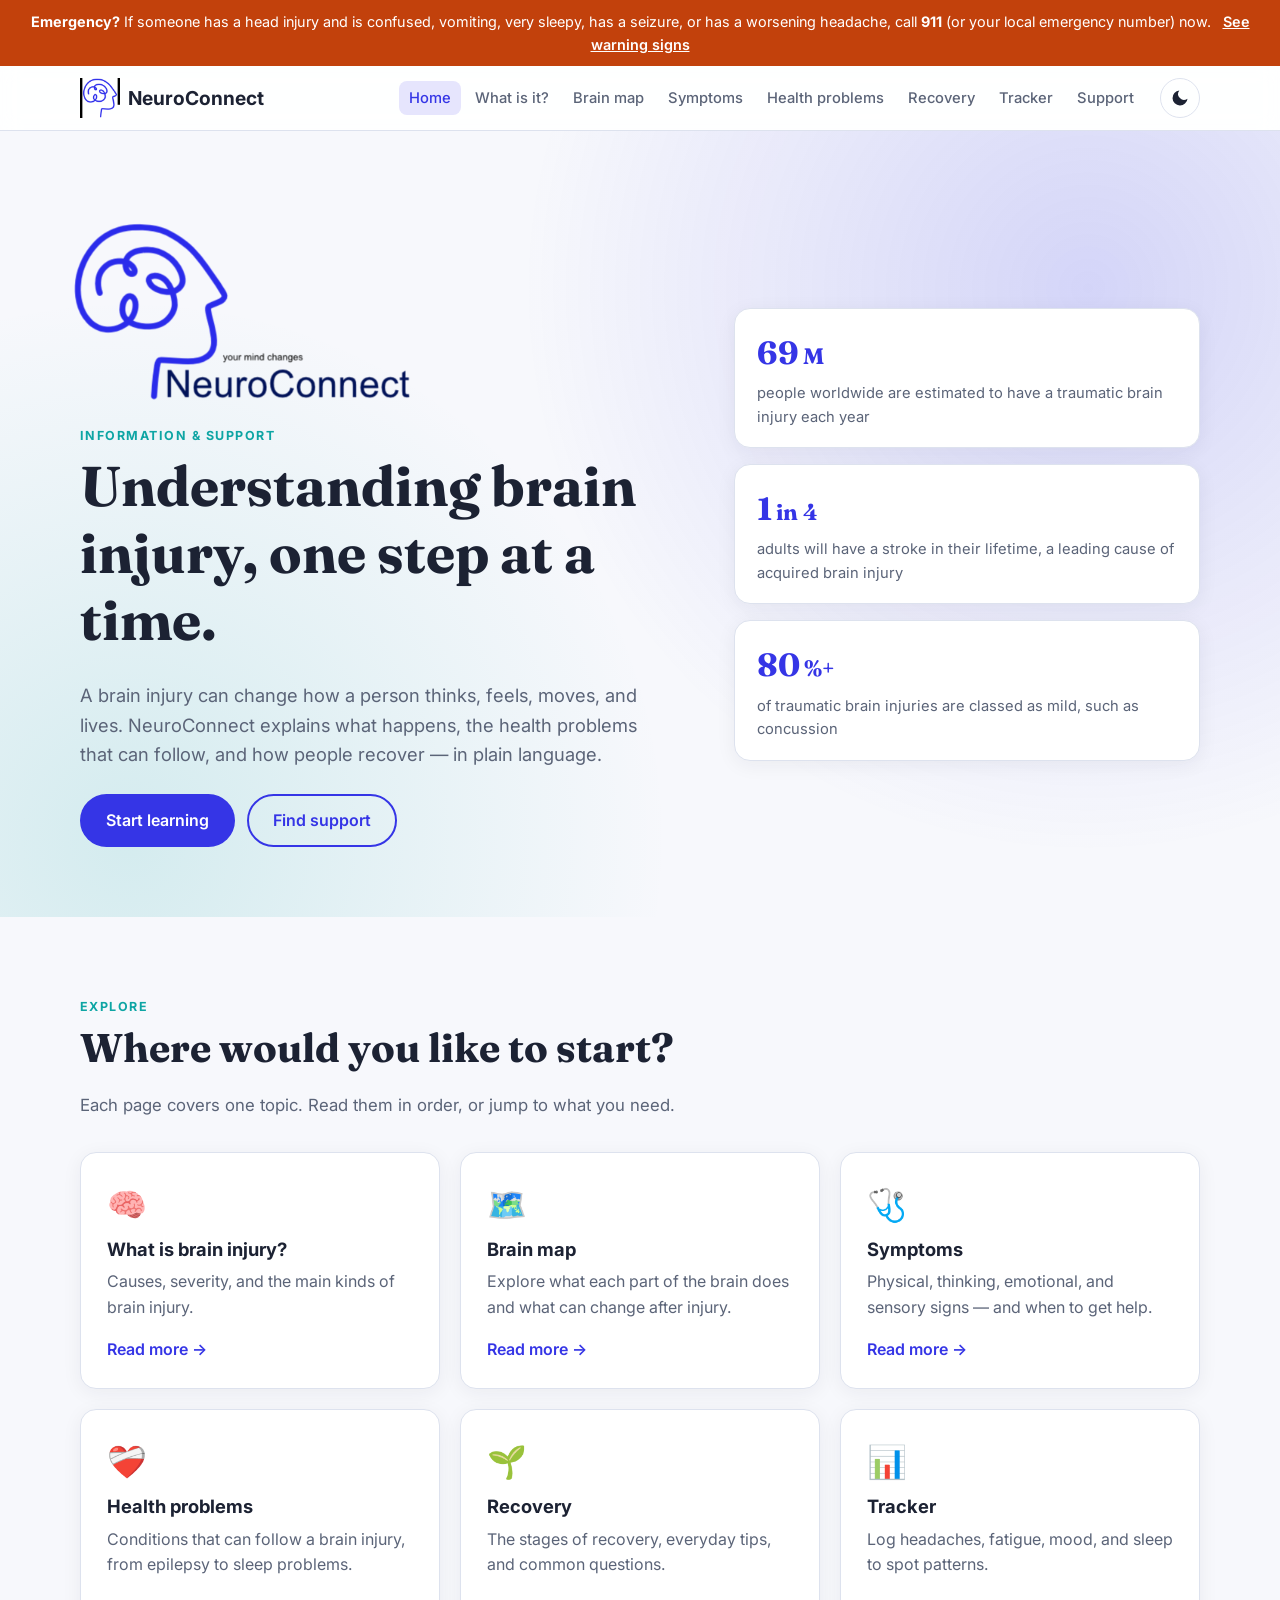
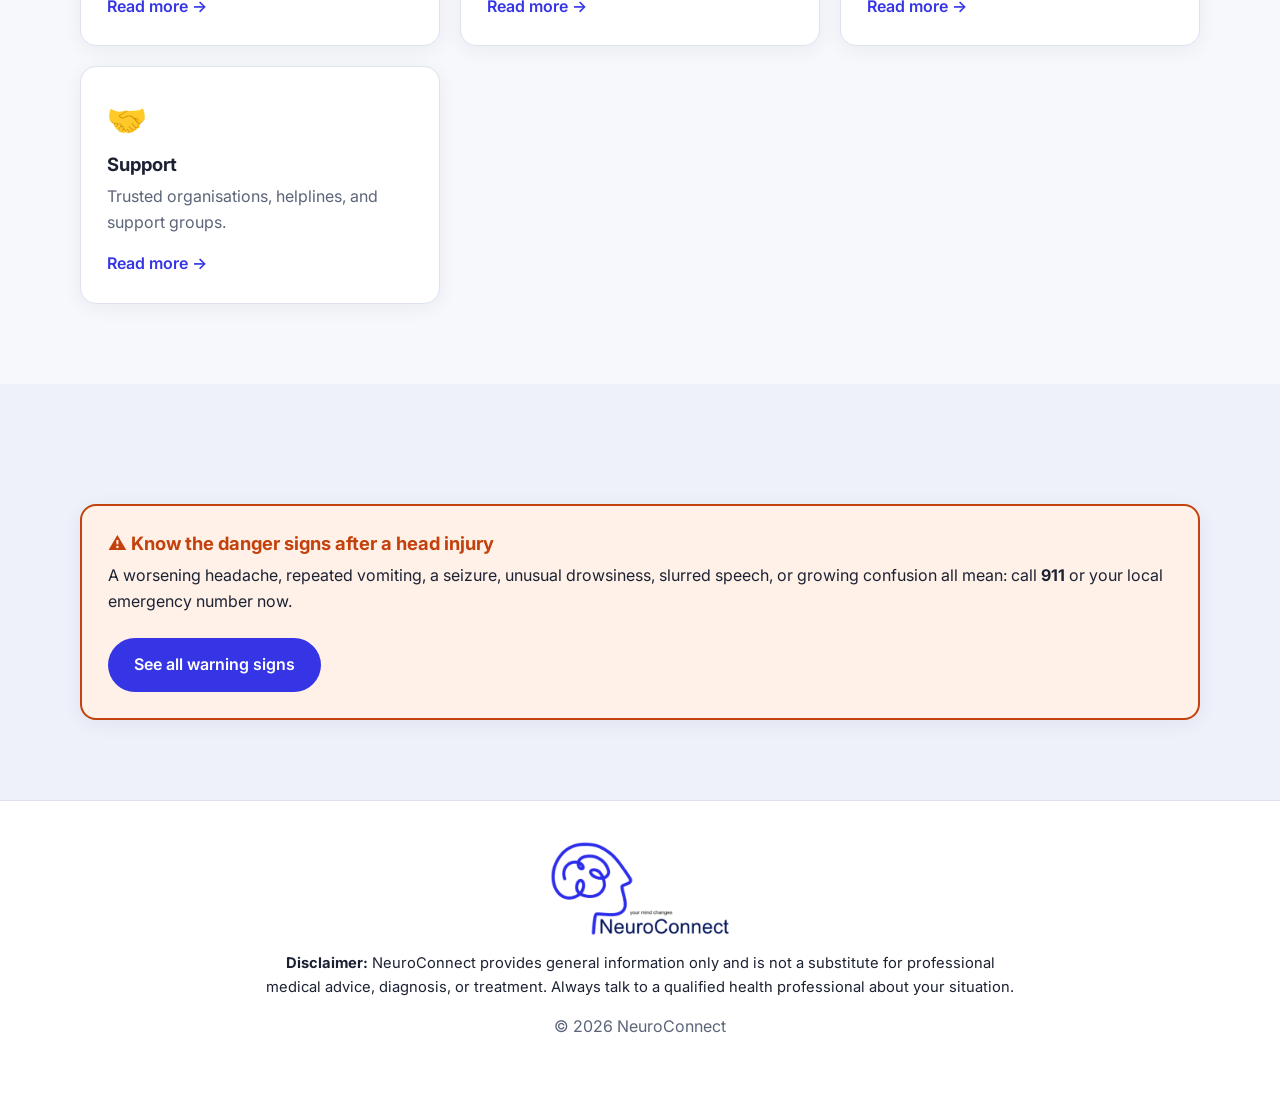
==== index.html @ c6fea346 "Add NeuroConnect brain injury information website Multi-page static site (HTML/CSS/JS) covering brai" ====
<!DOCTYPE html>
<html lang="en">
<head>
  <meta charset="UTF-8">
  <meta name="viewport" content="width=device-width, initial-scale=1.0">
  <title>NeuroConnect – Understanding Brain Injury</title>
  <meta name="description" content="NeuroConnect explains brain injury, its symptoms, related health problems, recovery, and where to find support.">
  <link rel="preconnect" href="https://fonts.googleapis.com">
  <link rel="preconnect" href="https://fonts.gstatic.com" crossorigin>
  <link href="https://fonts.googleapis.com/css2?family=Inter:wght@400;500;600;700&family=Fraunces:wght@600;700&display=swap" rel="stylesheet">
  <link rel="icon" type="image/png" href="images/icon.png">
  <link rel="apple-touch-icon" href="images/icon.png">
  <link rel="stylesheet" href="styles.css">
</head>
<body>


  <!-- Emergency banner -->
  <div class="alert-bar" role="alert">
    <strong>Emergency?</strong> If someone has a head injury and is confused, vomiting, very sleepy, has a seizure, or has a worsening headache, call <strong>911</strong> (or your local emergency number) now.
    <a href="symptoms.html#warning-signs">See warning signs</a>
  </div>


  <!-- Navigation -->
  <header class="site-header">
    <nav class="nav container">
      <a href="index.html" class="logo">
        <img src="images/icon.png" alt="" class="logo-mark logo-light" width="40" height="40">
        <img src="images/icon-dark.png" alt="" class="logo-mark logo-dark" width="40" height="40">
        NeuroConnect
      </a>
      <button class="nav-toggle" aria-expanded="false" aria-controls="nav-links" aria-label="Open menu">
        <span></span><span></span><span></span>
      </button>
      <ul class="nav-links" id="nav-links">
        <li><a href="index.html" class="active" aria-current="page">Home</a></li>
        <li><a href="about.html">What is it?</a></li>
        <li><a href="brain-map.html">Brain map</a></li>
        <li><a href="symptoms.html">Symptoms</a></li>
        <li><a href="health.html">Health problems</a></li>
        <li><a href="recovery.html">Recovery</a></li>
        <li><a href="tracker.html">Tracker</a></li>
        <li><a href="support.html">Support</a></li>
      </ul>
      <button class="theme-toggle" aria-label="Toggle dark mode" title="Toggle dark mode">
        <svg class="icon-moon" viewBox="0 0 24 24" width="20" height="20"><path d="M21 12.8A9 9 0 1 1 11.2 3a7 7 0 0 0 9.8 9.8z" fill="currentColor"/></svg>
        <svg class="icon-sun" viewBox="0 0 24 24" width="20" height="20"><circle cx="12" cy="12" r="5" fill="currentColor"/><g stroke="currentColor" stroke-width="2" stroke-linecap="round"><path d="M12 1v2M12 21v2M4.2 4.2l1.4 1.4M18.4 18.4l1.4 1.4M1 12h2M21 12h2M4.2 19.8l1.4-1.4M18.4 5.6l1.4-1.4"/></g></svg>
      </button>
    </nav>
  </header>

  <main id="top">


    <!-- Hero -->
    <section class="hero">
      <div class="container hero-grid">
        <div class="hero-text">
          <img src="images/logo.png" alt="NeuroConnect – your mind changes" class="hero-logo logo-light" width="900" height="478">
          <img src="images/logo-dark.png" alt="NeuroConnect – your mind changes" class="hero-logo logo-dark" width="900" height="478">
          <p class="eyebrow">Information &amp; support</p>
          <h1>Understanding brain injury, one step at a time.</h1>
          <p class="lead">A brain injury can change how a person thinks, feels, moves, and lives. NeuroConnect explains what happens, the health problems that can follow, and how people recover — in plain language.</p>
          <div class="hero-actions">
            <a href="about.html" class="btn btn-primary">Start learning</a>
            <a href="support.html" class="btn btn-ghost">Find support</a>
          </div>
        </div>
        <div class="hero-stats">
          <div class="stat">
            <span class="stat-num" data-count="69">0</span><span class="stat-unit">M</span>
            <p>people worldwide are estimated to have a traumatic brain injury each year</p>
          </div>
          <div class="stat">
            <span class="stat-num" data-count="1">0</span><span class="stat-unit">in 4</span>
            <p>adults will have a stroke in their lifetime, a leading cause of acquired brain injury</p>
          </div>
          <div class="stat">
            <span class="stat-num" data-count="80">0</span><span class="stat-unit">%+</span>
            <p>of traumatic brain injuries are classed as mild, such as concussion</p>
          </div>
        </div>
      </div>
    </section>

    <!-- Explore -->
    <section class="section">
      <div class="container">
        <p class="eyebrow">Explore</p>
        <h2>Where would you like to start?</h2>
        <p class="section-intro">Each page covers one topic. Read them in order, or jump to what you need.</p>
        <div class="card-grid three">
          <a class="card resource page-card" href="about.html">
            <span class="page-icon">🧠</span>
            <h3>What is brain injury?</h3>
            <p>Causes, severity, and the main kinds of brain injury.</p>
            <span class="arrow">Read more →</span>
          </a>
          <a class="card resource page-card" href="brain-map.html">
            <span class="page-icon">🗺️</span>
            <h3>Brain map</h3>
            <p>Explore what each part of the brain does and what can change after injury.</p>
            <span class="arrow">Read more →</span>
          </a>
          <a class="card resource page-card" href="symptoms.html">
            <span class="page-icon">🩺</span>
            <h3>Symptoms</h3>
            <p>Physical, thinking, emotional, and sensory signs — and when to get help.</p>
            <span class="arrow">Read more →</span>
          </a>
          <a class="card resource page-card" href="health.html">
            <span class="page-icon">❤️‍🩹</span>
            <h3>Health problems</h3>
            <p>Conditions that can follow a brain injury, from epilepsy to sleep problems.</p>
            <span class="arrow">Read more →</span>
          </a>
          <a class="card resource page-card" href="recovery.html">
            <span class="page-icon">🌱</span>
            <h3>Recovery</h3>
            <p>The stages of recovery, everyday tips, and common questions.</p>
            <span class="arrow">Read more →</span>
          </a>
          <a class="card resource page-card" href="tracker.html">
            <span class="page-icon">📊</span>
            <h3>Tracker</h3>
            <p>Log headaches, fatigue, mood, and sleep to spot patterns.</p>
            <span class="arrow">Read more →</span>
          </a>
          <a class="card resource page-card" href="support.html">
            <span class="page-icon">🤝</span>
            <h3>Support</h3>
            <p>Trusted organisations, helplines, and support groups.</p>
            <span class="arrow">Read more →</span>
          </a>
        </div>
      </div>
    </section>

    <!-- Quick warning -->
    <section class="section alt">
      <div class="container">
        <div class="warning card">
          <h3>⚠️ Know the danger signs after a head injury</h3>
          <p>A worsening headache, repeated vomiting, a seizure, unusual drowsiness, slurred speech, or growing confusion all mean: call <strong>911</strong> or your local emergency number now.</p>
          <a href="symptoms.html#warning-signs" class="btn btn-primary">See all warning signs</a>
        </div>
      </div>
    </section>


  </main>


  <footer class="site-footer">
    <div class="container">
      <img src="images/logo.png" alt="NeuroConnect" class="footer-logo logo-light" width="900" height="478">
      <img src="images/logo-dark.png" alt="NeuroConnect" class="footer-logo logo-dark" width="900" height="478">
      <p class="disclaimer"><strong>Disclaimer:</strong> NeuroConnect provides general information only and is not a substitute for professional medical advice, diagnosis, or treatment. Always talk to a qualified health professional about your situation.</p>
      <p class="muted">&copy; <span id="year"></span> NeuroConnect</p>
    </div>
  </footer>

  <button class="to-top" aria-label="Back to top">↑</button>

  <script src="script.js"></script>
</body>
</html>
---- styles.css ----
/* ===== Theme tokens ===== */
:root {
  --bg: #f7f8fc;
  --bg-alt: #eef1fa;
  --surface: #ffffff;
  --text: #1c2233;
  --muted: #5b6478;
  --border: #dde2ee;
  --primary: #3535e6;
  --primary-soft: #e6e5fd;
  --accent: #0ea5a4;
  --danger: #c2410c;
  --danger-soft: #fff1e8;
  --shadow: 0 4px 20px rgba(28, 34, 51, 0.06);
  --radius: 16px;

  --r-frontal: #818cf8;
  --r-parietal: #34d399;
  --r-temporal: #fbbf24;
  --r-occipital: #f472b6;
  --r-cerebellum: #60a5fa;
  --r-brainstem: #a78bfa;
}

:root[data-theme="dark"] {
  --bg: #0f1320;
  --bg-alt: #151a2b;
  --surface: #1b2135;
  --text: #e8ebf4;
  --muted: #a1a9bf;
  --border: #2a3150;
  --primary: #8b85ff;
  --primary-soft: #2a2a55;
  --accent: #2dd4bf;
  --danger: #fb923c;
  --danger-soft: #2d1d14;
  --shadow: 0 4px 20px rgba(0, 0, 0, 0.3);
}

/* ===== Base ===== */
*, *::before, *::after { box-sizing: border-box; }
html { scroll-behavior: smooth; scroll-padding-top: 80px; }
body {
  margin: 0;
  font-family: "Inter", system-ui, -apple-system, Segoe UI, sans-serif;
  background: var(--bg);
  color: var(--text);
  line-height: 1.6;
  transition: background 0.3s, color 0.3s;
}
h1, h2, h3 { line-height: 1.2; margin: 0 0 0.5em; }
h1, h2 { font-family: "Fraunces", Georgia, serif; }
h1 { font-size: clamp(2.2rem, 5vw, 3.5rem); }
h2 { font-size: clamp(1.8rem, 3.5vw, 2.5rem); }
h3 { font-size: 1.15rem; }
p { margin: 0 0 1em; }
a { color: var(--primary); }
img, svg { max-width: 100%; }

.container { width: min(1120px, 100% - 32px); margin-inline: auto; }
.narrow { width: min(760px, 100% - 32px); }
.section { padding: 80px 0; }
.section.alt { background: var(--bg-alt); }
.eyebrow {
  text-transform: uppercase; letter-spacing: 0.12em;
  font-size: 0.78rem; font-weight: 700; color: var(--accent); margin-bottom: 0.5em;
}
.section-intro { color: var(--muted); max-width: 680px; font-size: 1.05rem; margin-bottom: 2em; }
.muted { color: var(--muted); }
.sub-heading { margin-top: 3rem; }

/* ===== Alert bar ===== */
.alert-bar {
  background: var(--danger); color: #fff; text-align: center;
  padding: 10px 16px; font-size: 0.9rem;
}
.alert-bar a { color: #fff; font-weight: 600; margin-left: 8px; }

/* ===== Header / Nav ===== */
.site-header {
  position: sticky; top: 0; z-index: 50;
  background: color-mix(in srgb, var(--surface) 88%, transparent);
  backdrop-filter: blur(10px);
  border-bottom: 1px solid var(--border);
}
.nav { display: flex; align-items: center; gap: 16px; height: 64px; }
.logo {
  display: flex; align-items: center; gap: 8px;
  font-weight: 700; font-size: 1.2rem; text-decoration: none; color: var(--text);
}
.logo-mark { width: 40px; height: 40px; display: block; }
.nav-links { display: flex; gap: 4px; list-style: none; margin: 0 0 0 auto; padding: 0; }
.nav-links a {
  text-decoration: none; color: var(--muted); font-weight: 500; font-size: 0.92rem;
  padding: 8px 10px; border-radius: 8px; transition: 0.2s;
}
.nav-links a:hover, .nav-links a.active { color: var(--primary); background: var(--primary-soft); }
.theme-toggle {
  background: none; border: 1px solid var(--border); color: var(--text);
  width: 40px; height: 40px; border-radius: 50%; cursor: pointer;
  display: grid; place-items: center;
}
.icon-sun { display: none; }
[data-theme="dark"] .icon-sun { display: block; }
[data-theme="dark"] .icon-moon { display: none; }
.nav-toggle { display: none; }

/* ===== Buttons ===== */
.btn {
  display: inline-block; padding: 12px 24px; border-radius: 999px;
  font-weight: 600; text-decoration: none; border: 2px solid transparent;
  cursor: pointer; font-size: 1rem; font-family: inherit; transition: 0.2s;
}
.btn-primary { background: var(--primary); color: #fff; }
.btn-primary:hover { filter: brightness(1.1); transform: translateY(-1px); }
.btn-ghost { border-color: var(--primary); color: var(--primary); }
.btn-ghost:hover { background: var(--primary-soft); }
.btn-link { background: none; border: none; color: var(--danger); cursor: pointer; font: inherit; font-size: 0.9rem; }

/* ===== Hero ===== */
.hero {
  padding: 90px 0 70px;
  background:
    radial-gradient(circle at 85% 20%, color-mix(in srgb, var(--primary) 18%, transparent), transparent 45%),
    radial-gradient(circle at 10% 90%, color-mix(in srgb, var(--accent) 15%, transparent), transparent 40%);
}
.hero-grid { display: grid; grid-template-columns: 1.3fr 1fr; gap: 48px; align-items: center; }
.lead { font-size: 1.15rem; color: var(--muted); max-width: 560px; }
.hero-actions { display: flex; gap: 12px; flex-wrap: wrap; margin-top: 1.5em; }
.hero-stats { display: grid; gap: 16px; }
.stat {
  background: var(--surface); border: 1px solid var(--border);
  border-radius: var(--radius); padding: 18px 22px; box-shadow: var(--shadow);
}
.stat-num, .stat-unit { font-family: "Fraunces", serif; font-size: 2rem; font-weight: 700; color: var(--primary); }
.stat-unit { margin-left: 4px; font-size: 1.4rem; }
.stat p { margin: 4px 0 0; color: var(--muted); font-size: 0.92rem; }

/* ===== Cards ===== */
.card-grid { display: grid; gap: 20px; }
.card-grid.two { grid-template-columns: repeat(2, 1fr); }
.card-grid.three { grid-template-columns: repeat(3, 1fr); }
.card-grid.four { grid-template-columns: repeat(4, 1fr); }
.card {
  background: var(--surface); border: 1px solid var(--border);
  border-radius: var(--radius); padding: 26px; box-shadow: var(--shadow);
}
.card-icon { font-size: 2rem; margin-bottom: 8px; }
.check-list { padding: 0; list-style: none; margin: 0; }
.check-list li { padding-left: 26px; position: relative; margin: 6px 0; }
.check-list li::before {
  content: "✓"; position: absolute; left: 0; color: var(--accent); font-weight: 700;
}
.health-card { border-top: 4px solid var(--accent); transition: transform 0.2s; }
.health-card:hover { transform: translateY(-4px); }
.health-card p { color: var(--muted); margin: 0; }

/* Severity */
.severity { margin-top: 40px; }
.severity-scale { display: grid; grid-template-columns: repeat(3, 1fr); gap: 0; border-radius: var(--radius); overflow: hidden; }
.sev { padding: 20px; color: #1c2233; }
.sev strong { display: block; font-size: 1.1rem; margin-bottom: 4px; }
.sev span { font-size: 0.92rem; }
.sev-mild { background: #bbf7d0; }
.sev-moderate { background: #fde68a; }
.sev-severe { background: #fecaca; }

/* Flip cards */
.flip-card {
  background: none; border: none; padding: 0; perspective: 1000px;
  height: 200px; cursor: pointer; font: inherit; color: inherit; text-align: left;
}
.flip-inner {
  position: relative; width: 100%; height: 100%;
  transition: transform 0.6s; transform-style: preserve-3d;
}
.flip-card.flipped .flip-inner { transform: rotateY(180deg); }
.flip-front, .flip-back {
  position: absolute; inset: 0; backface-visibility: hidden;
  border-radius: var(--radius); padding: 24px;
  display: flex; flex-direction: column; justify-content: center;
  border: 1px solid var(--border); box-shadow: var(--shadow);
}
.flip-front { background: var(--surface); }
.flip-front p { color: var(--muted); margin: 0; }
.flip-front::after { content: "Tap to flip ↻"; font-size: 0.8rem; color: var(--primary); margin-top: 12px; }
.flip-back {
  background: var(--primary); color: #fff; transform: rotateY(180deg); font-size: 0.95rem;
}
.flip-back p { margin: 0; }

/* ===== Brain map ===== */
.brain-layout { display: grid; grid-template-columns: 1.2fr 1fr; gap: 32px; align-items: start; }
.brain-figure { background: var(--surface); border: 1px solid var(--border); border-radius: var(--radius); padding: 20px; box-shadow: var(--shadow); }
.brain-svg { width: 100%; height: auto; display: block; }
.region {
  stroke: var(--surface); stroke-width: 3; cursor: pointer;
  transition: opacity 0.2s, transform 0.2s; opacity: 0.85; outline: none;
}
.region[data-region="frontal"] { fill: var(--r-frontal); }
.region[data-region="parietal"] { fill: var(--r-parietal); }
.region[data-region="temporal"] { fill: var(--r-temporal); }
.region[data-region="occipital"] { fill: var(--r-occipital); }
.region[data-region="cerebellum"] { fill: var(--r-cerebellum); }
.region[data-region="brainstem"] { fill: var(--r-brainstem); }
.region:hover, .region:focus-visible { opacity: 1; }
.brain-svg.has-active .region { opacity: 0.35; }
.brain-svg.has-active .region.active { opacity: 1; stroke: var(--text); }
.brain-legend { display: flex; flex-wrap: wrap; gap: 8px; margin-top: 16px; justify-content: center; }
.brain-legend button {
  border: 1px solid var(--border); background: var(--bg); color: var(--text);
  padding: 6px 12px; border-radius: 999px; cursor: pointer; font: inherit; font-size: 0.85rem;
  display: flex; align-items: center; gap: 6px;
}
.brain-legend button::before { content: ""; width: 10px; height: 10px; border-radius: 50%; background: var(--dot); }
.brain-legend button.active { border-color: var(--primary); background: var(--primary-soft); }
.brain-info h3 { font-size: 1.4rem; }
.brain-info h4 { margin: 1em 0 0.4em; font-size: 0.95rem; color: var(--accent); }
.brain-info ul { margin: 0; padding-left: 20px; }

/* ===== Tabs ===== */
.tabs { display: flex; gap: 8px; flex-wrap: wrap; margin-bottom: 20px; }
.tab {
  border: 1px solid var(--border); background: var(--surface); color: var(--text);
  padding: 10px 20px; border-radius: 999px; cursor: pointer; font: inherit; font-weight: 500;
}
.tab.active { background: var(--primary); color: #fff; border-color: var(--primary); }
.tab-panel { animation: fade 0.3s; }
@keyframes fade { from { opacity: 0; transform: translateY(6px); } to { opacity: 1; transform: none; } }
.pill-list { display: flex; flex-wrap: wrap; gap: 10px; list-style: none; padding: 0; margin: 0; }
.pill-list li {
  background: var(--surface); border: 1px solid var(--border);
  padding: 10px 16px; border-radius: 12px; box-shadow: var(--shadow);
}

/* Warning */
.warning { margin-top: 40px; background: var(--danger-soft); border: 2px solid var(--danger); }
.warning h3 { color: var(--danger); }
.warning-grid { display: grid; grid-template-columns: 1fr 1fr; gap: 0 24px; }
.warning ul { margin: 0; padding-left: 20px; }
.warning li { margin: 6px 0; }
.warning-cta { margin: 16px 0 0; font-size: 1.1rem; }

/* ===== Timeline ===== */
.timeline { list-style: none; padding: 0; margin: 0; position: relative; }
.timeline::before {
  content: ""; position: absolute; left: 21px; top: 10px; bottom: 10px;
  width: 2px; background: var(--border);
}
.timeline li { display: flex; gap: 20px; margin-bottom: 28px; position: relative; }
.tl-dot {
  flex: none; width: 44px; height: 44px; border-radius: 50%;
  background: var(--primary); color: #fff; display: grid; place-items: center; font-weight: 700;
}
.timeline p { color: var(--muted); margin: 0; }

.tip {
  background: var(--surface); border: 1px solid var(--border);
  border-radius: var(--radius); padding: 20px; text-align: center;
}
.tip span { font-size: 1.8rem; }
.tip p { margin: 8px 0 0; font-size: 0.93rem; }

/* ===== Tracker ===== */
.tracker-layout { display: grid; grid-template-columns: 1fr 1.2fr; gap: 24px; align-items: start; }
.tracker-form { display: grid; gap: 16px; }
.tracker-form label { display: grid; gap: 6px; font-weight: 500; font-size: 0.95rem; }
.tracker-form label output { font-weight: 700; color: var(--primary); }
.tracker-form label:has(output) { grid-template-columns: 1fr auto; }
.tracker-form label:has(output) input { grid-column: 1 / -1; }
.tracker-form input[type="date"],
.tracker-form input[type="number"],
.tracker-form textarea {
  font: inherit; padding: 10px 12px; border-radius: 10px;
  border: 1px solid var(--border); background: var(--bg); color: var(--text);
}
.tracker-form input[type="range"] { accent-color: var(--primary); width: 100%; }
.log-head { display: flex; justify-content: space-between; align-items: center; }
.log-list { list-style: none; padding: 0; margin: 0; display: grid; gap: 10px; max-height: 420px; overflow-y: auto; }
.log-list li {
  border: 1px solid var(--border); border-radius: 12px; padding: 12px 14px; background: var(--bg);
  display: grid; grid-template-columns: 1fr auto; gap: 4px 12px;
}
.log-date { font-weight: 600; }
.log-meta { display: flex; flex-wrap: wrap; gap: 6px; grid-column: 1 / -1; }
.log-meta span { font-size: 0.8rem; padding: 2px 8px; border-radius: 999px; background: var(--primary-soft); }
.log-notes { grid-column: 1 / -1; color: var(--muted); font-size: 0.88rem; margin: 0; }
.log-del { background: none; border: none; color: var(--muted); cursor: pointer; font-size: 1.1rem; }
.log-del:hover { color: var(--danger); }

/* ===== FAQ ===== */
.accordion { display: grid; gap: 12px; }
.accordion details {
  background: var(--surface); border: 1px solid var(--border);
  border-radius: 12px; padding: 0 20px;
}
.accordion summary {
  cursor: pointer; padding: 18px 0; font-weight: 600; list-style: none;
  display: flex; justify-content: space-between; align-items: center; gap: 12px;
}
.accordion summary::-webkit-details-marker { display: none; }
.accordion summary::after { content: "+"; font-size: 1.4rem; color: var(--primary); transition: transform 0.2s; }
.accordion details[open] summary::after { transform: rotate(45deg); }
.accordion details p { color: var(--muted); padding-bottom: 18px; margin: 0; }

/* ===== Resources ===== */
.resource { text-decoration: none; color: var(--text); transition: transform 0.2s, border-color 0.2s; }
.resource:hover { transform: translateY(-4px); border-color: var(--primary); }
.resource p { color: var(--muted); }
.arrow { color: var(--primary); font-weight: 600; }

/* ===== Footer ===== */
.site-footer { background: var(--surface); border-top: 1px solid var(--border); padding: 40px 0; text-align: center; }
.disclaimer { max-width: 760px; margin: 0 auto 1em; font-size: 0.92rem; }

.to-top {
  position: fixed; right: 20px; bottom: 20px; width: 48px; height: 48px;
  border-radius: 50%; border: none; background: var(--primary); color: #fff;
  font-size: 1.3rem; cursor: pointer; box-shadow: var(--shadow);
  opacity: 0; pointer-events: none; transition: opacity 0.3s;
}
.to-top.show { opacity: 1; pointer-events: auto; }

/* Reveal on scroll */
.reveal { opacity: 0; transform: translateY(20px); transition: opacity 0.6s, transform 0.6s; }
.reveal.visible { opacity: 1; transform: none; }

/* ===== Responsive ===== */
@media (max-width: 960px) {
  .card-grid.three { grid-template-columns: repeat(2, 1fr); }
  .card-grid.four { grid-template-columns: repeat(2, 1fr); }
  .hero-grid, .brain-layout, .tracker-layout { grid-template-columns: 1fr; }

  .nav-toggle {
    display: flex; flex-direction: column; gap: 5px; margin-left: auto;
    background: none; border: none; cursor: pointer; padding: 8px;
  }
  .nav-toggle span { width: 22px; height: 2px; background: var(--text); transition: 0.3s; }
  .nav-toggle[aria-expanded="true"] span:nth-child(1) { transform: translateY(7px) rotate(45deg); }
  .nav-toggle[aria-expanded="true"] span:nth-child(2) { opacity: 0; }
  .nav-toggle[aria-expanded="true"] span:nth-child(3) { transform: translateY(-7px) rotate(-45deg); }
  .nav-links {
    position: absolute; top: 64px; left: 0; right: 0; flex-direction: column;
    background: var(--surface); border-bottom: 1px solid var(--border);
    padding: 12px 16px; display: none;
  }
  .nav-links.open { display: flex; }
}

@media (max-width: 600px) {
  .section { padding: 56px 0; }
  .card-grid.two, .card-grid.three, .severity-scale, .warning-grid { grid-template-columns: 1fr; }
  .card-grid.four { grid-template-columns: 1fr 1fr; }
  .hero { padding: 56px 0 48px; }
}

@media (prefers-reduced-motion: reduce) {
  html { scroll-behavior: auto; }
  *, *::before, *::after { transition: none !important; animation: none !important; }
  .reveal { opacity: 1; transform: none; }
}

/* ===== Logo ===== */
.hero-logo { display: block; width: min(340px, 80%); height: auto; margin: 0 0 24px -8px; }
.footer-logo { display: block; width: 180px; height: auto; margin: 0 auto 16px; }
.logo-dark { display: none; }
[data-theme="dark"] .logo-light { display: none; }
[data-theme="dark"] .logo-dark { display: block; }

/* ===== Multi-page ===== */
.page-card { display: flex; flex-direction: column; }
.page-card p { flex: 1; }
.page-icon { font-size: 2rem; margin-bottom: 8px; }
.warning .btn { margin-top: 8px; }

.pager {
  display: grid; grid-template-columns: 1fr 1fr; gap: 16px;
  padding: 0 0 64px; margin-top: 8px;
}
.pager a {
  display: flex; flex-direction: column; gap: 2px;
  background: var(--surface); border: 1px solid var(--border); border-radius: var(--radius);
  padding: 16px 20px; text-decoration: none; color: var(--text); font-weight: 600;
  box-shadow: var(--shadow); transition: border-color 0.2s, transform 0.2s;
}
.pager a:hover { border-color: var(--primary); transform: translateY(-2px); }
.pager a span { font-size: 0.82rem; font-weight: 500; color: var(--primary); }
.pager-next { text-align: right; grid-column: 2; }
.section + .pager { padding-top: 0; }
.section.alt + .pager { padding-top: 32px; }
@media (max-width: 600px) {
  .pager { grid-template-columns: 1fr; }
  .pager-next { grid-column: 1; }
}
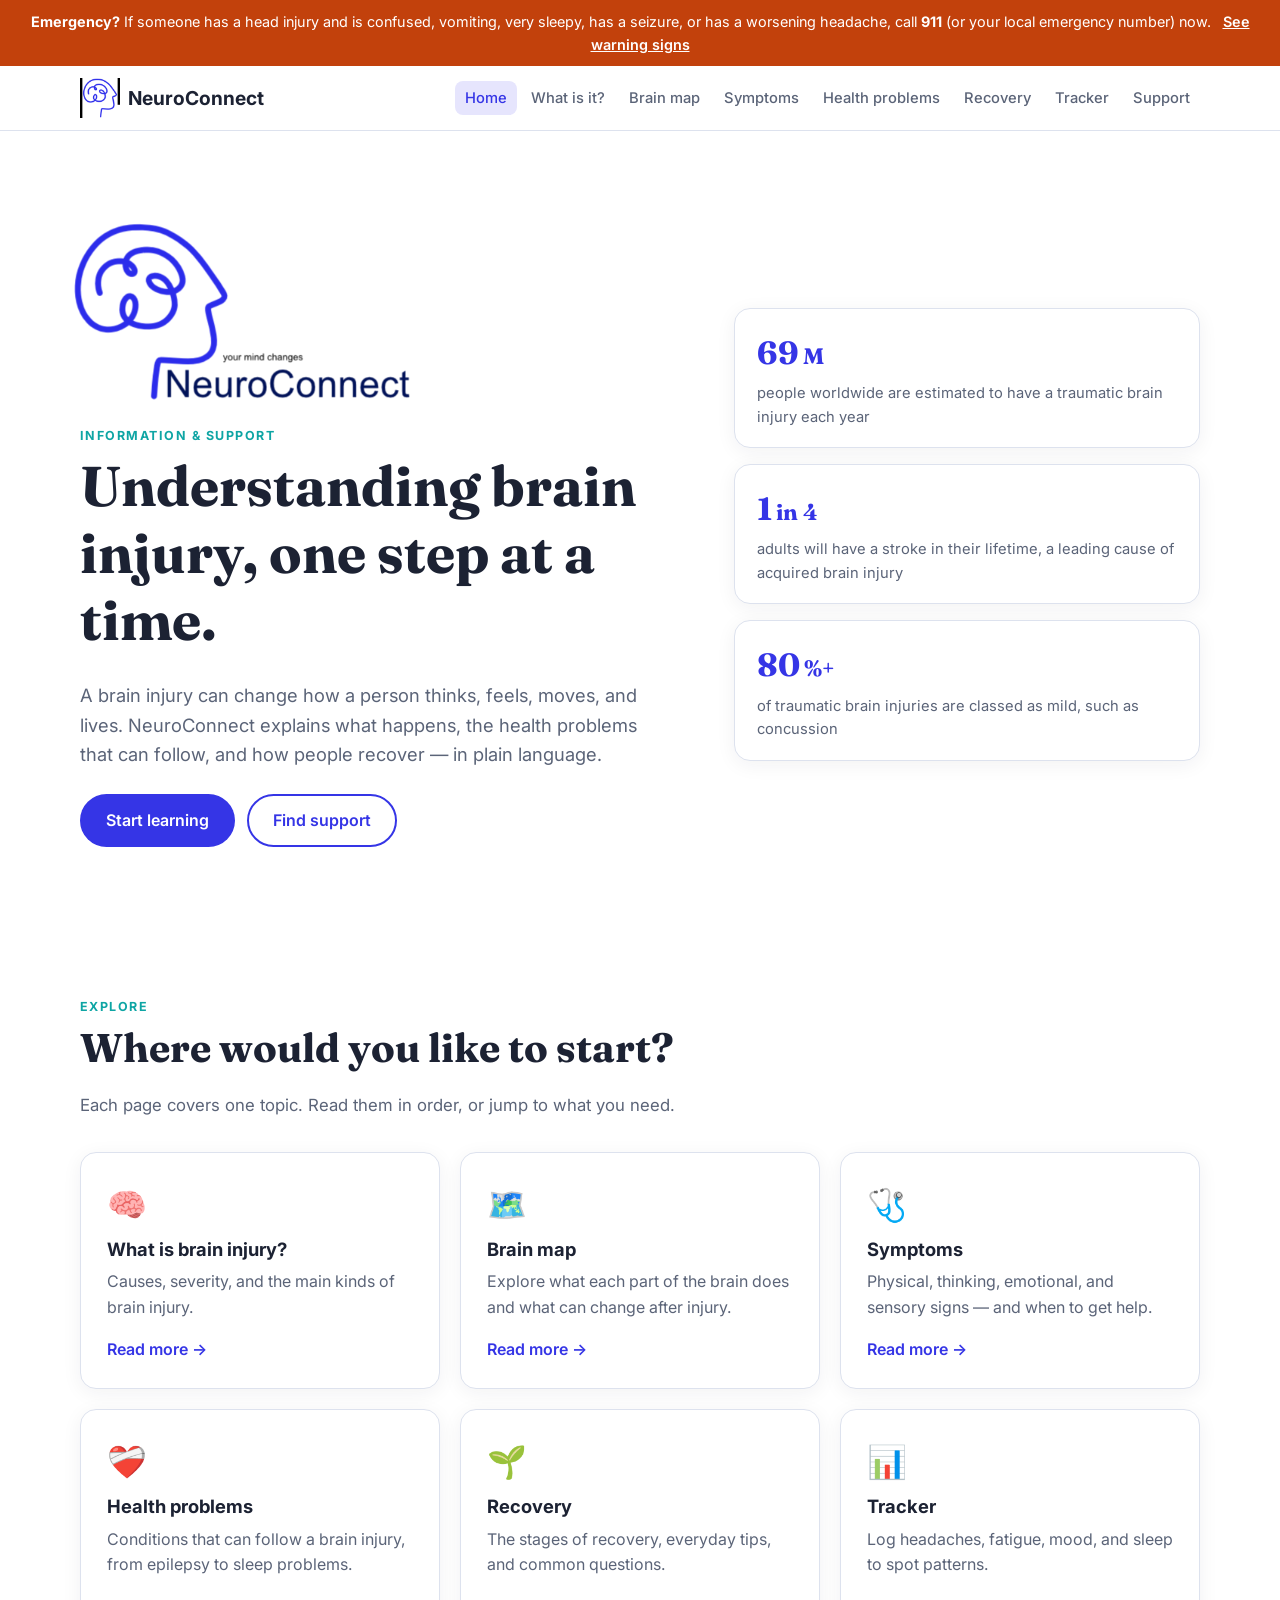
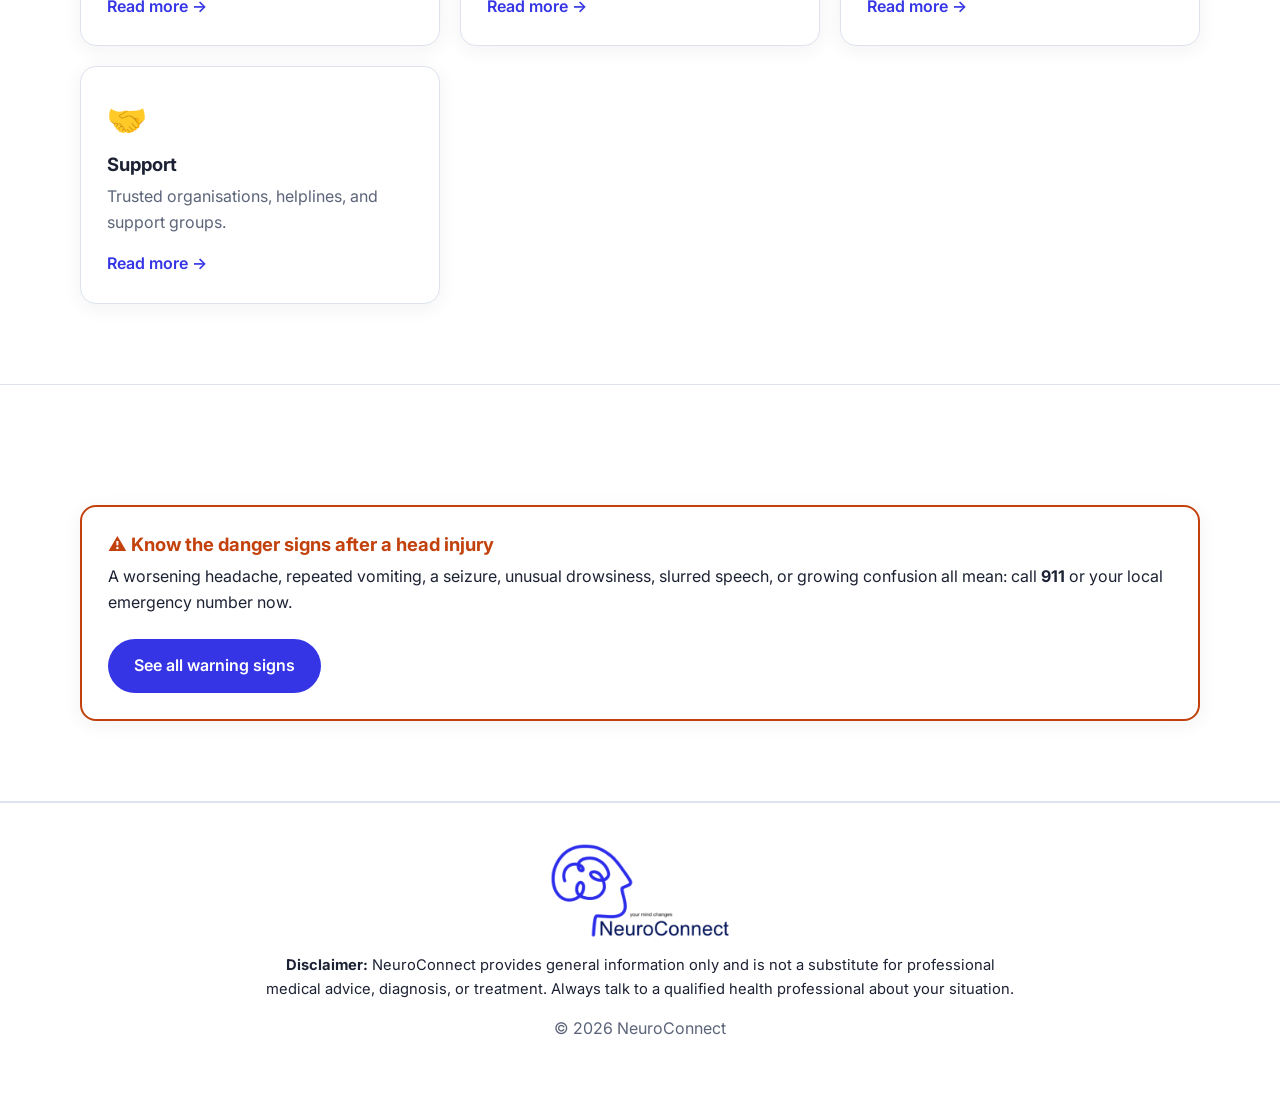
==== commit 5675b85d: "Use a white background throughout and remove dark mode Replace the grey alternate sections and hero " ====
--- a/index.html
+++ b/index.html
@@ -26,8 +26,7 @@
   <header class="site-header">
     <nav class="nav container">
       <a href="index.html" class="logo">
-        <img src="images/icon.png" alt="" class="logo-mark logo-light" width="40" height="40">
-        <img src="images/icon-dark.png" alt="" class="logo-mark logo-dark" width="40" height="40">
+        <img src="images/icon.png" alt="" class="logo-mark" width="40" height="40">
         NeuroConnect
       </a>
       <button class="nav-toggle" aria-expanded="false" aria-controls="nav-links" aria-label="Open menu">
@@ -43,10 +42,6 @@
         <li><a href="tracker.html">Tracker</a></li>
         <li><a href="support.html">Support</a></li>
       </ul>
-      <button class="theme-toggle" aria-label="Toggle dark mode" title="Toggle dark mode">
-        <svg class="icon-moon" viewBox="0 0 24 24" width="20" height="20"><path d="M21 12.8A9 9 0 1 1 11.2 3a7 7 0 0 0 9.8 9.8z" fill="currentColor"/></svg>
-        <svg class="icon-sun" viewBox="0 0 24 24" width="20" height="20"><circle cx="12" cy="12" r="5" fill="currentColor"/><g stroke="currentColor" stroke-width="2" stroke-linecap="round"><path d="M12 1v2M12 21v2M4.2 4.2l1.4 1.4M18.4 18.4l1.4 1.4M1 12h2M21 12h2M4.2 19.8l1.4-1.4M18.4 5.6l1.4-1.4"/></g></svg>
-      </button>
     </nav>
   </header>
 
@@ -57,8 +52,7 @@
     <section class="hero">
       <div class="container hero-grid">
         <div class="hero-text">
-          <img src="images/logo.png" alt="NeuroConnect – your mind changes" class="hero-logo logo-light" width="900" height="478">
-          <img src="images/logo-dark.png" alt="NeuroConnect – your mind changes" class="hero-logo logo-dark" width="900" height="478">
+          <img src="images/logo.png" alt="NeuroConnect – your mind changes" class="hero-logo" width="900" height="478">
           <p class="eyebrow">Information &amp; support</p>
           <h1>Understanding brain injury, one step at a time.</h1>
           <p class="lead">A brain injury can change how a person thinks, feels, moves, and lives. NeuroConnect explains what happens, the health problems that can follow, and how people recover — in plain language.</p>
@@ -154,8 +148,7 @@
 
   <footer class="site-footer">
     <div class="container">
-      <img src="images/logo.png" alt="NeuroConnect" class="footer-logo logo-light" width="900" height="478">
-      <img src="images/logo-dark.png" alt="NeuroConnect" class="footer-logo logo-dark" width="900" height="478">
+      <img src="images/logo.png" alt="NeuroConnect" class="footer-logo" width="900" height="478">
       <p class="disclaimer"><strong>Disclaimer:</strong> NeuroConnect provides general information only and is not a substitute for professional medical advice, diagnosis, or treatment. Always talk to a qualified health professional about your situation.</p>
       <p class="muted">&copy; <span id="year"></span> NeuroConnect</p>
     </div>
--- a/styles.css
+++ b/styles.css
@@ -1,7 +1,6 @@
-/* ===== Theme tokens ===== */
+/* ===== Design tokens ===== */
 :root {
-  --bg: #f7f8fc;
-  --bg-alt: #eef1fa;
+  --bg: #ffffff;
   --surface: #ffffff;
   --text: #1c2233;
   --muted: #5b6478;
@@ -10,7 +9,6 @@
   --primary-soft: #e6e5fd;
   --accent: #0ea5a4;
   --danger: #c2410c;
-  --danger-soft: #fff1e8;
   --shadow: 0 4px 20px rgba(28, 34, 51, 0.06);
   --radius: 16px;
 
@@ -20,21 +18,6 @@
   --r-occipital: #f472b6;
   --r-cerebellum: #60a5fa;
   --r-brainstem: #a78bfa;
-}
-
-:root[data-theme="dark"] {
-  --bg: #0f1320;
-  --bg-alt: #151a2b;
-  --surface: #1b2135;
-  --text: #e8ebf4;
-  --muted: #a1a9bf;
-  --border: #2a3150;
-  --primary: #8b85ff;
-  --primary-soft: #2a2a55;
-  --accent: #2dd4bf;
-  --danger: #fb923c;
-  --danger-soft: #2d1d14;
-  --shadow: 0 4px 20px rgba(0, 0, 0, 0.3);
 }
 
 /* ===== Base ===== */
@@ -46,7 +29,6 @@
   background: var(--bg);
   color: var(--text);
   line-height: 1.6;
-  transition: background 0.3s, color 0.3s;
 }
 h1, h2, h3 { line-height: 1.2; margin: 0 0 0.5em; }
 h1, h2 { font-family: "Fraunces", Georgia, serif; }
@@ -60,7 +42,7 @@
 .container { width: min(1120px, 100% - 32px); margin-inline: auto; }
 .narrow { width: min(760px, 100% - 32px); }
 .section { padding: 80px 0; }
-.section.alt { background: var(--bg-alt); }
+.section.alt { border-top: 1px solid var(--border); border-bottom: 1px solid var(--border); }
 .eyebrow {
   text-transform: uppercase; letter-spacing: 0.12em;
   font-size: 0.78rem; font-weight: 700; color: var(--accent); margin-bottom: 0.5em;
@@ -79,8 +61,7 @@
 /* ===== Header / Nav ===== */
 .site-header {
   position: sticky; top: 0; z-index: 50;
-  background: color-mix(in srgb, var(--surface) 88%, transparent);
-  backdrop-filter: blur(10px);
+  background: #fff;
   border-bottom: 1px solid var(--border);
 }
 .nav { display: flex; align-items: center; gap: 16px; height: 64px; }
@@ -95,14 +76,6 @@
   padding: 8px 10px; border-radius: 8px; transition: 0.2s;
 }
 .nav-links a:hover, .nav-links a.active { color: var(--primary); background: var(--primary-soft); }
-.theme-toggle {
-  background: none; border: 1px solid var(--border); color: var(--text);
-  width: 40px; height: 40px; border-radius: 50%; cursor: pointer;
-  display: grid; place-items: center;
-}
-.icon-sun { display: none; }
-[data-theme="dark"] .icon-sun { display: block; }
-[data-theme="dark"] .icon-moon { display: none; }
 .nav-toggle { display: none; }
 
 /* ===== Buttons ===== */
@@ -120,9 +93,6 @@
 /* ===== Hero ===== */
 .hero {
   padding: 90px 0 70px;
-  background:
-    radial-gradient(circle at 85% 20%, color-mix(in srgb, var(--primary) 18%, transparent), transparent 45%),
-    radial-gradient(circle at 10% 90%, color-mix(in srgb, var(--accent) 15%, transparent), transparent 40%);
 }
 .hero-grid { display: grid; grid-template-columns: 1.3fr 1fr; gap: 48px; align-items: center; }
 .lead { font-size: 1.15rem; color: var(--muted); max-width: 560px; }
@@ -157,13 +127,13 @@
 
 /* Severity */
 .severity { margin-top: 40px; }
-.severity-scale { display: grid; grid-template-columns: repeat(3, 1fr); gap: 0; border-radius: var(--radius); overflow: hidden; }
-.sev { padding: 20px; color: #1c2233; }
+.severity-scale { display: grid; grid-template-columns: repeat(3, 1fr); gap: 16px; }
+.sev { padding: 20px; background: #fff; border: 1px solid var(--border); border-top: 6px solid; border-radius: var(--radius); }
 .sev strong { display: block; font-size: 1.1rem; margin-bottom: 4px; }
 .sev span { font-size: 0.92rem; }
-.sev-mild { background: #bbf7d0; }
-.sev-moderate { background: #fde68a; }
-.sev-severe { background: #fecaca; }
+.sev-mild { border-top-color: #22c55e; }
+.sev-moderate { border-top-color: #f59e0b; }
+.sev-severe { border-top-color: #ef4444; }
 
 /* Flip cards */
 .flip-card {
@@ -234,7 +204,7 @@
 }
 
 /* Warning */
-.warning { margin-top: 40px; background: var(--danger-soft); border: 2px solid var(--danger); }
+.warning { margin-top: 40px; border: 2px solid var(--danger); }
 .warning h3 { color: var(--danger); }
 .warning-grid { display: grid; grid-template-columns: 1fr 1fr; gap: 0 24px; }
 .warning ul { margin: 0; padding-left: 20px; }
@@ -363,9 +333,6 @@
 /* ===== Logo ===== */
 .hero-logo { display: block; width: min(340px, 80%); height: auto; margin: 0 0 24px -8px; }
 .footer-logo { display: block; width: 180px; height: auto; margin: 0 auto 16px; }
-.logo-dark { display: none; }
-[data-theme="dark"] .logo-light { display: none; }
-[data-theme="dark"] .logo-dark { display: block; }
 
 /* ===== Multi-page ===== */
 .page-card { display: flex; flex-direction: column; }
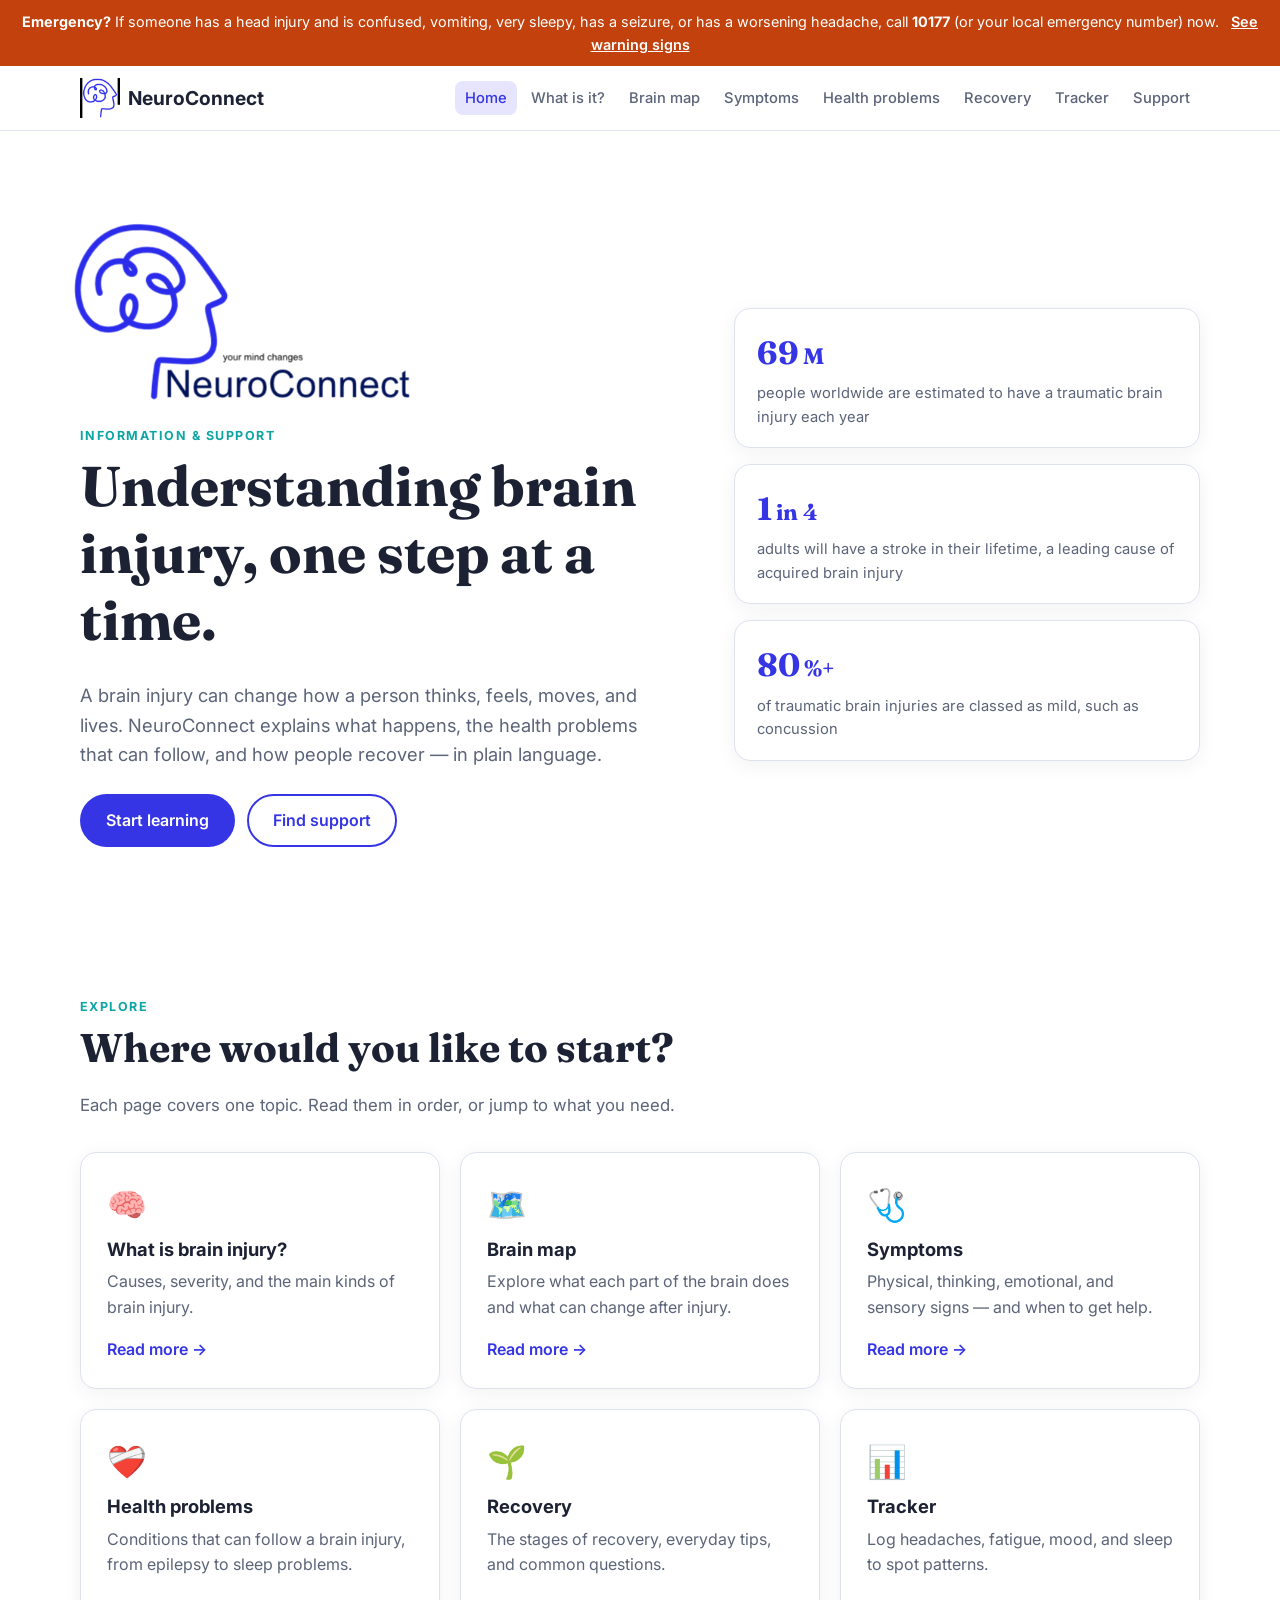
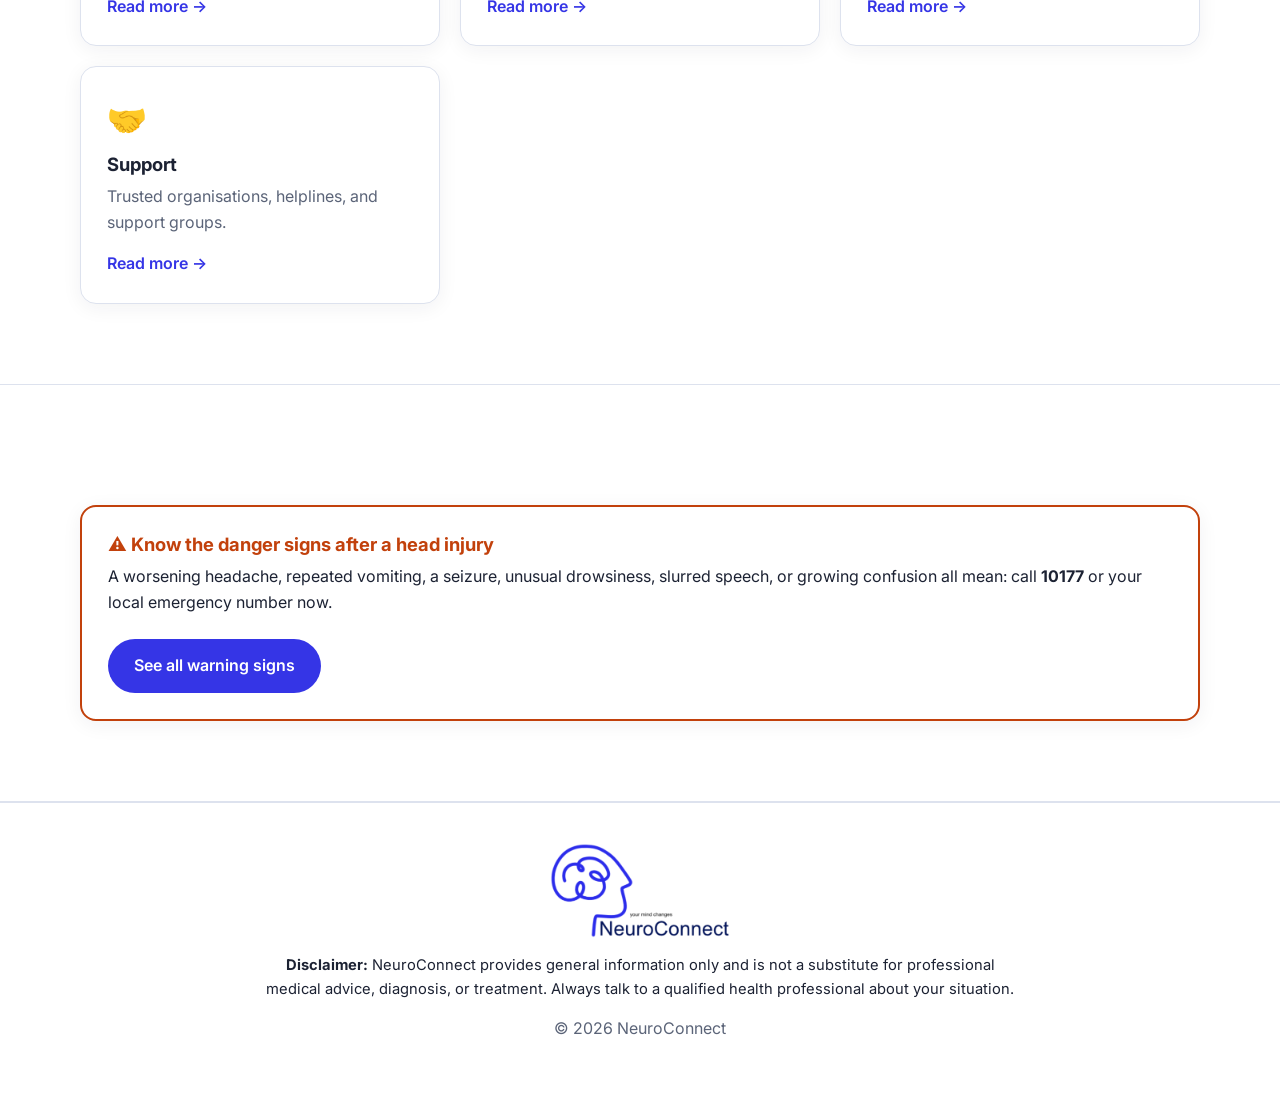
==== commit 92d092c0: "Change emergency number from 911 to 10177 Co-Authored-By: Claude Opus 5.5 <noreply@anthropic.com>" ====
--- a/index.html
+++ b/index.html
@@ -17,7 +17,7 @@
 
   <!-- Emergency banner -->
   <div class="alert-bar" role="alert">
-    <strong>Emergency?</strong> If someone has a head injury and is confused, vomiting, very sleepy, has a seizure, or has a worsening headache, call <strong>911</strong> (or your local emergency number) now.
+    <strong>Emergency?</strong> If someone has a head injury and is confused, vomiting, very sleepy, has a seizure, or has a worsening headache, call <strong>10177</strong> (or your local emergency number) now.
     <a href="symptoms.html#warning-signs">See warning signs</a>
   </div>
 
@@ -136,7 +136,7 @@
       <div class="container">
         <div class="warning card">
           <h3>⚠️ Know the danger signs after a head injury</h3>
-          <p>A worsening headache, repeated vomiting, a seizure, unusual drowsiness, slurred speech, or growing confusion all mean: call <strong>911</strong> or your local emergency number now.</p>
+          <p>A worsening headache, repeated vomiting, a seizure, unusual drowsiness, slurred speech, or growing confusion all mean: call <strong>10177</strong> or your local emergency number now.</p>
           <a href="symptoms.html#warning-signs" class="btn btn-primary">See all warning signs</a>
         </div>
       </div>
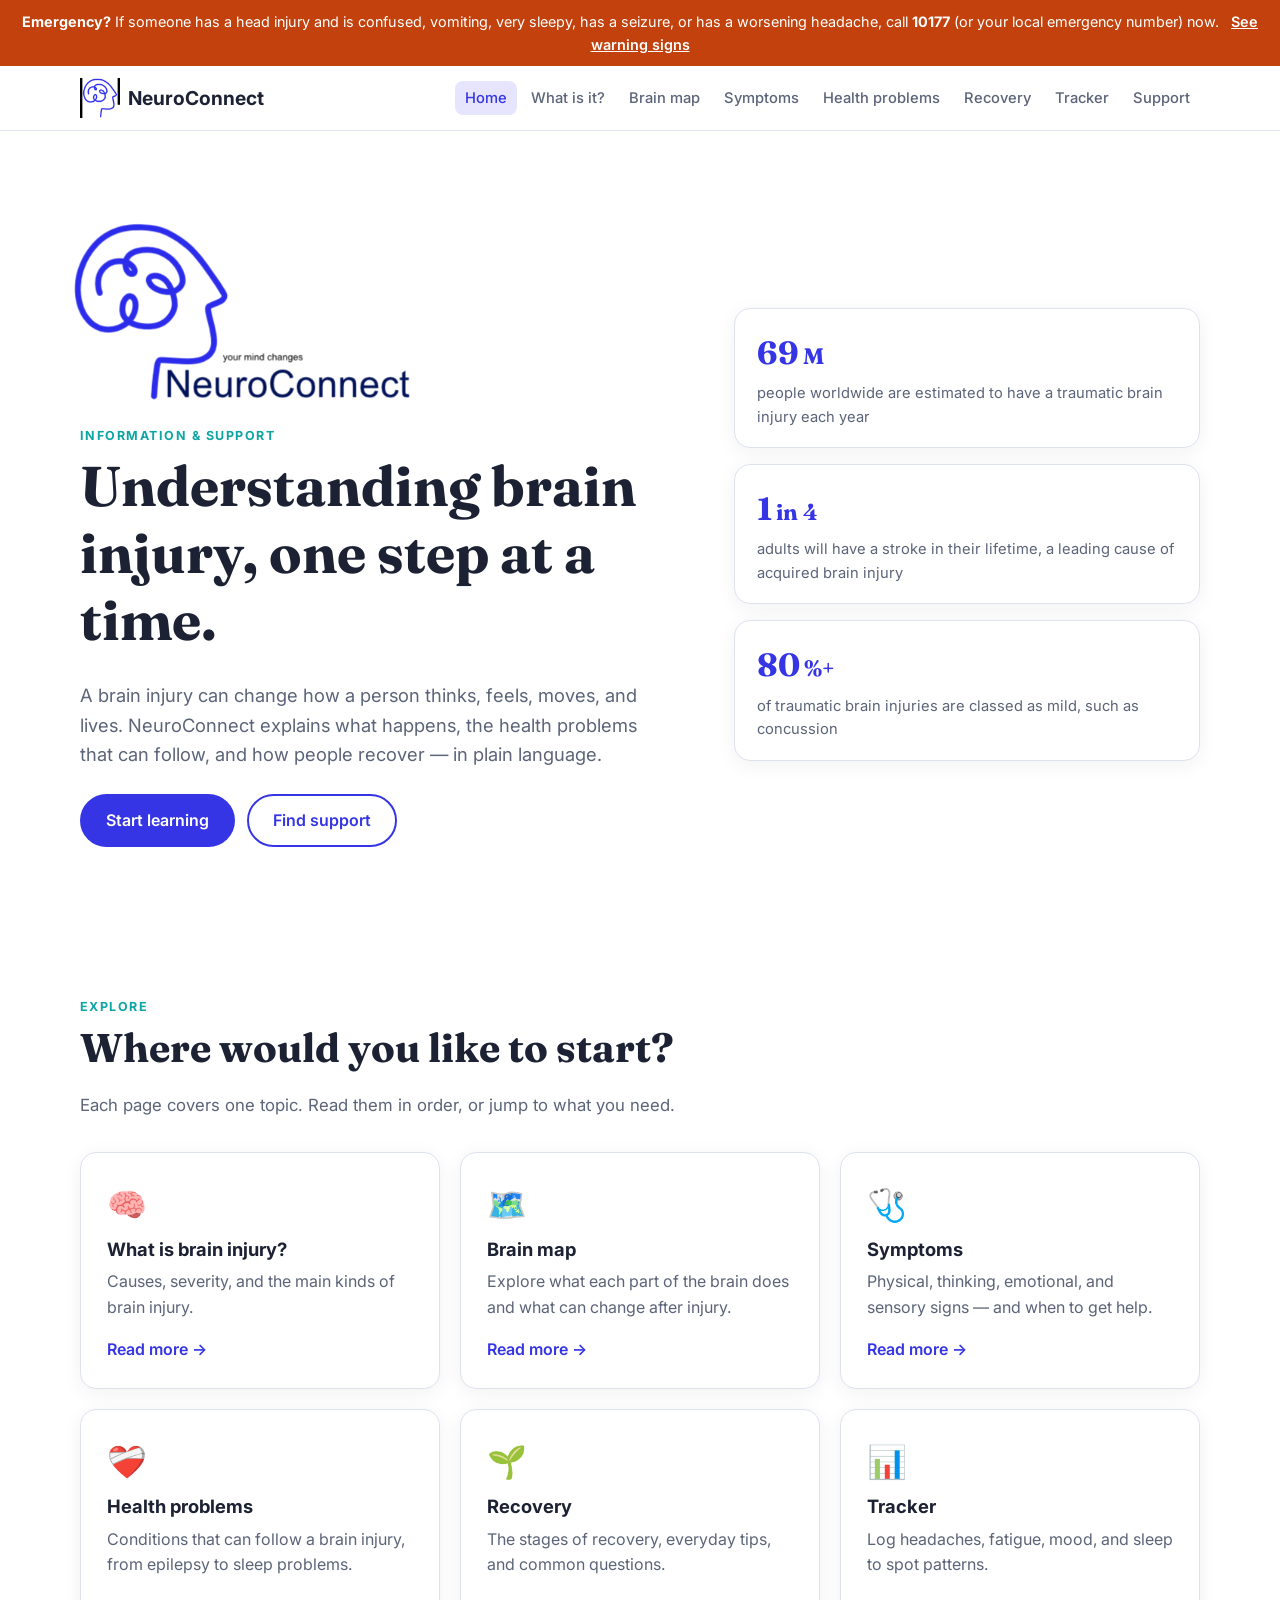
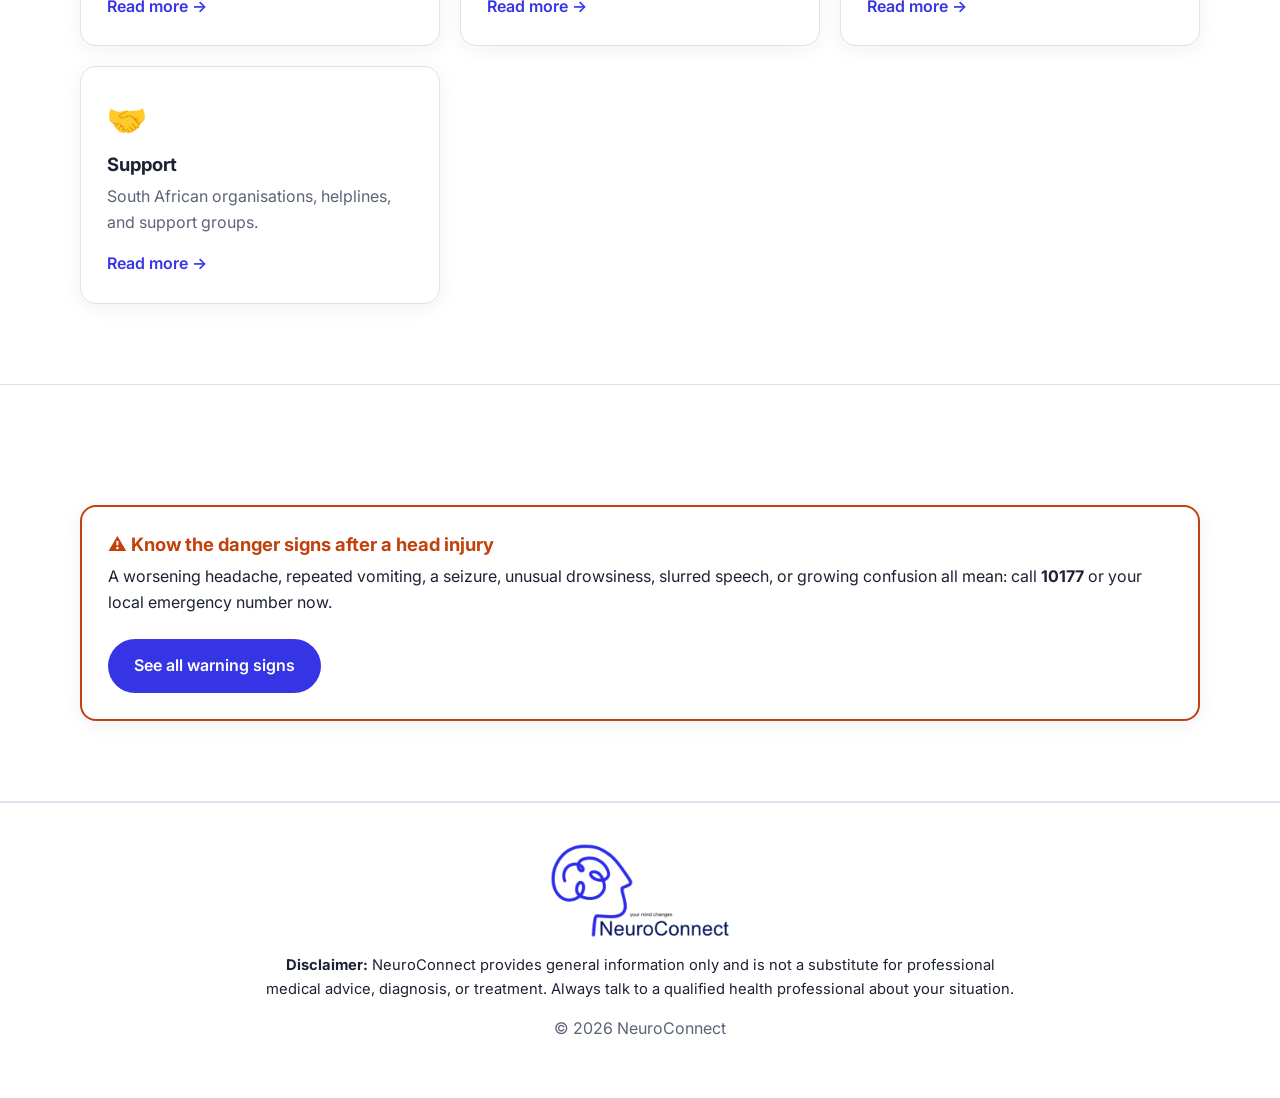
==== commit a8a88ed6: "Replace support links with South African organisations Add Headway Gauteng, Headway Natal, SADAG, He" ====
--- a/index.html
+++ b/index.html
@@ -124,7 +124,7 @@
           <a class="card resource page-card" href="support.html">
             <span class="page-icon">🤝</span>
             <h3>Support</h3>
-            <p>Trusted organisations, helplines, and support groups.</p>
+            <p>South African organisations, helplines, and support groups.</p>
             <span class="arrow">Read more →</span>
           </a>
         </div>
--- a/styles.css
+++ b/styles.css
@@ -359,3 +359,13 @@
   .pager { grid-template-columns: 1fr; }
   .pager-next { grid-column: 1; }
 }
+
+/* ===== South Africa support ===== */
+.emergency-numbers { border: 2px solid var(--danger); margin-bottom: 24px; }
+.emergency-numbers h3 { color: var(--danger); }
+.emergency-numbers ul {
+  list-style: none; padding: 0; margin: 0;
+  display: grid; grid-template-columns: repeat(auto-fit, minmax(220px, 1fr)); gap: 10px 24px;
+}
+.emergency-numbers a { color: var(--danger); text-decoration: none; font-size: 1.15rem; margin-right: 6px; }
+.resource .phone { color: var(--text); font-weight: 600; margin-bottom: 0.6em; }
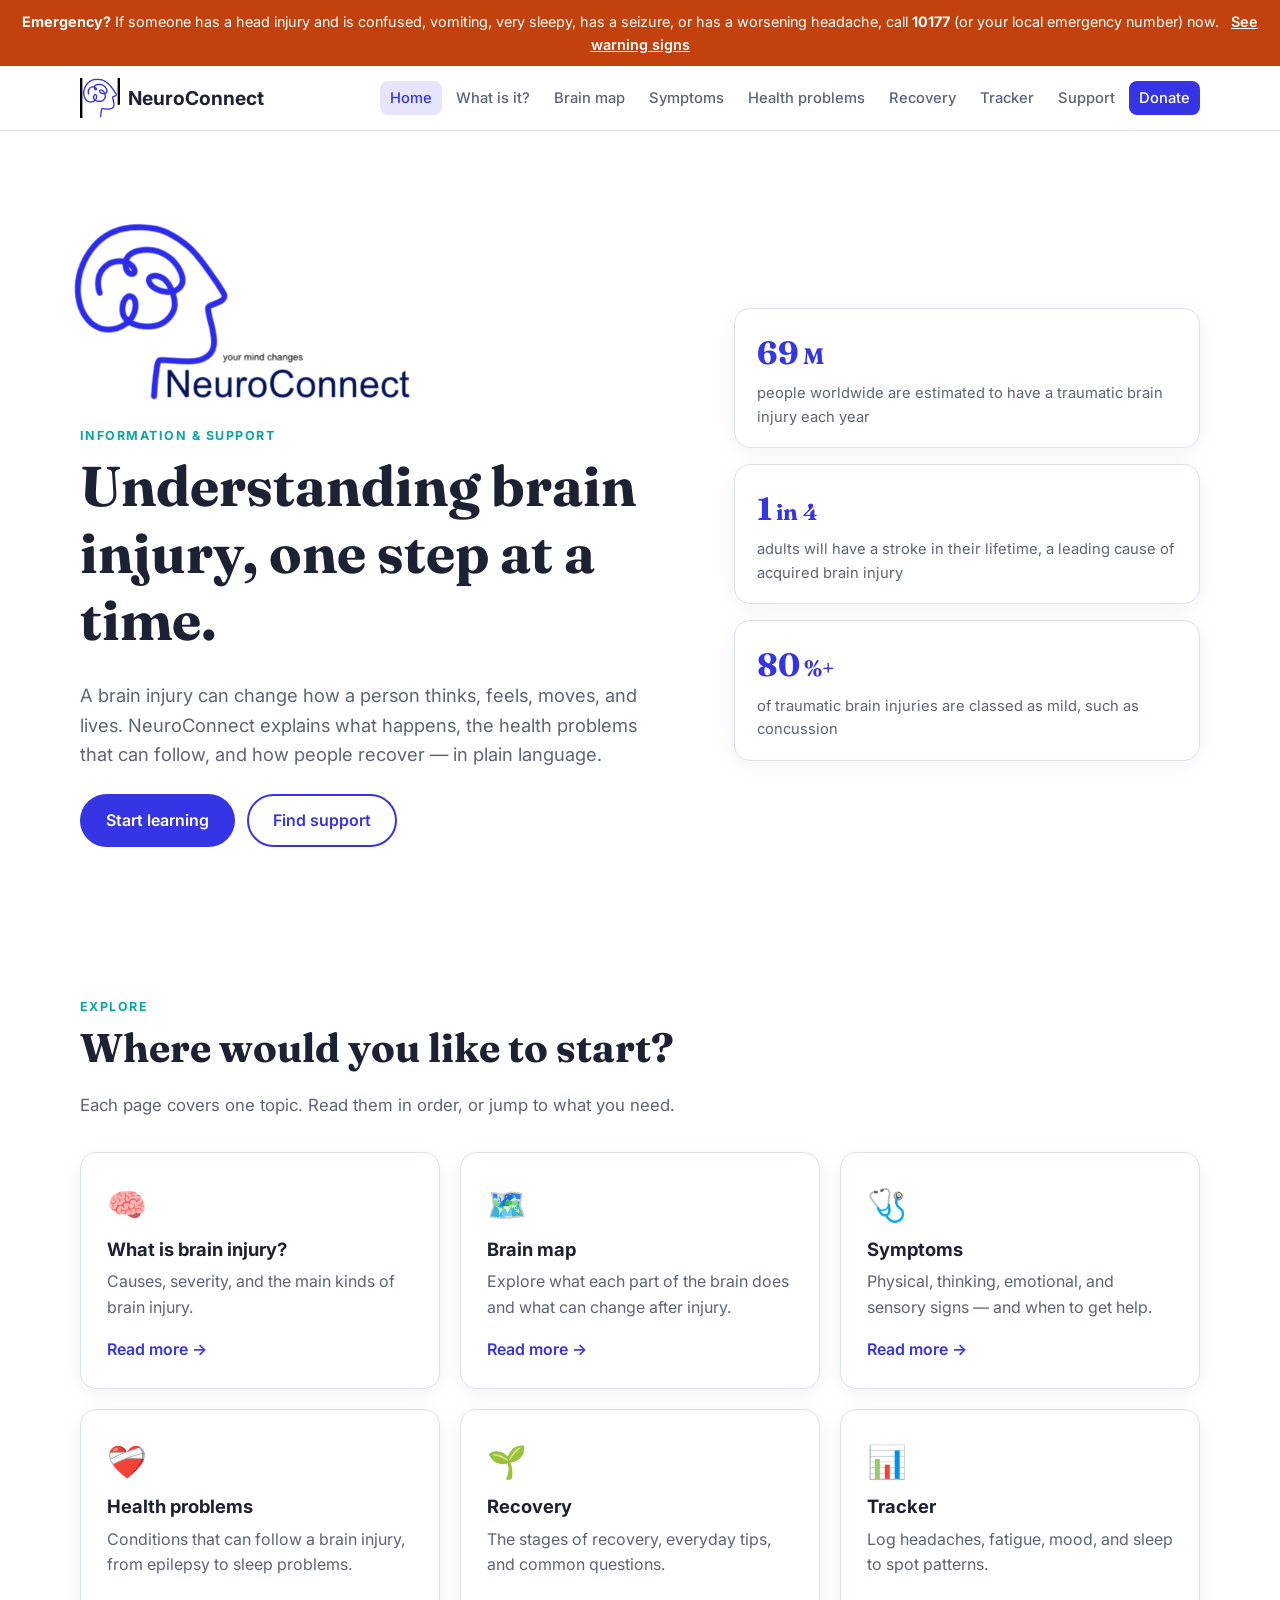
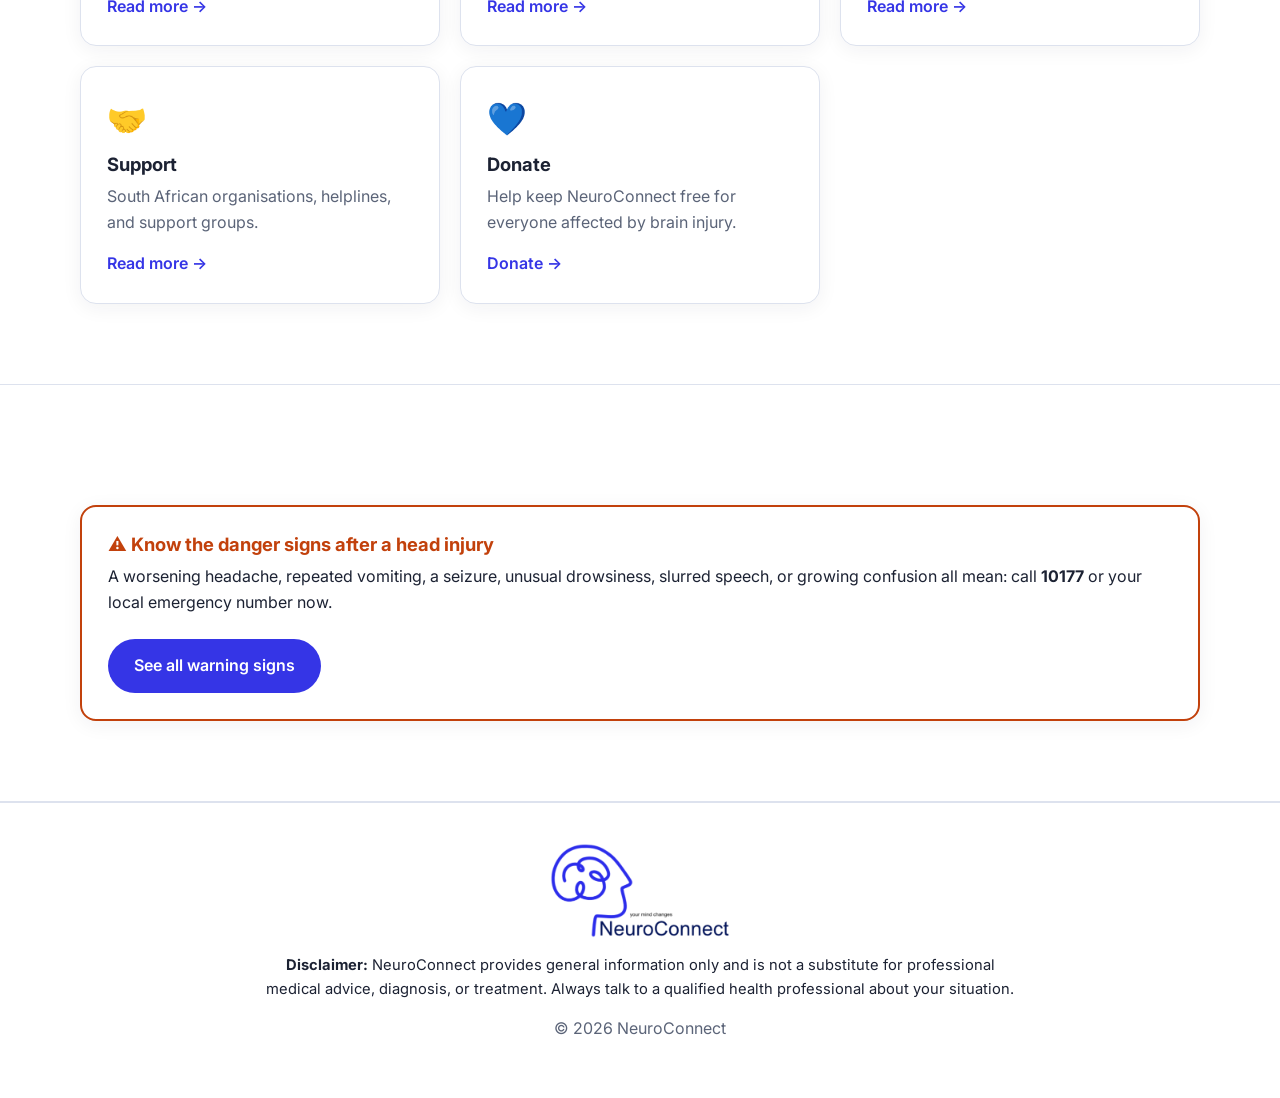
==== commit 14a776ec: "Add donate page with PayFast New donate.html with preset and custom rand amounts posting to PayFast," ====
--- a/index.html
+++ b/index.html
@@ -41,6 +41,7 @@
         <li><a href="recovery.html">Recovery</a></li>
         <li><a href="tracker.html">Tracker</a></li>
         <li><a href="support.html">Support</a></li>
+        <li><a href="donate.html" class="nav-donate">Donate</a></li>
       </ul>
     </nav>
   </header>
@@ -127,6 +128,12 @@
             <p>South African organisations, helplines, and support groups.</p>
             <span class="arrow">Read more →</span>
           </a>
+          <a class="card resource page-card" href="donate.html">
+            <span class="page-icon">💙</span>
+            <h3>Donate</h3>
+            <p>Help keep NeuroConnect free for everyone affected by brain injury.</p>
+            <span class="arrow">Donate →</span>
+          </a>
         </div>
       </div>
     </section>
--- a/styles.css
+++ b/styles.css
@@ -369,3 +369,35 @@
 }
 .emergency-numbers a { color: var(--danger); text-decoration: none; font-size: 1.15rem; margin-right: 6px; }
 .resource .phone { color: var(--text); font-weight: 600; margin-bottom: 0.6em; }
+
+/* ===== Donate ===== */
+.nav-links a.nav-donate { background: var(--primary); color: #fff; }
+.nav-links a.nav-donate:hover, .nav-links a.nav-donate.active { background: var(--primary); color: #fff; filter: brightness(1.1); }
+.donate-layout { display: grid; grid-template-columns: 1.2fr 1fr; gap: 40px; align-items: start; }
+.donate-uses { margin-bottom: 28px; }
+.donate-thanks { border: 2px solid var(--accent); margin-bottom: 20px; }
+.org-details dl { display: grid; grid-template-columns: auto 1fr; gap: 6px 16px; margin: 0; }
+.org-details dt { color: var(--muted); }
+.org-details dd { margin: 0; font-weight: 600; }
+.donate-form { display: grid; gap: 16px; position: sticky; top: 88px; }
+.donate-form h3 { margin: 0; }
+.amount-grid { display: grid; grid-template-columns: repeat(4, 1fr); gap: 8px; }
+.amount {
+  font: inherit; font-weight: 700; font-size: 1.05rem; padding: 14px 0;
+  border: 2px solid var(--border); border-radius: 12px; background: #fff; color: var(--text); cursor: pointer;
+}
+.amount:hover { border-color: var(--primary); }
+.amount.active { border-color: var(--primary); background: var(--primary-soft); color: var(--primary); }
+.custom-amount { display: grid; gap: 6px; font-weight: 500; font-size: 0.95rem; }
+.rand-input { display: flex; align-items: center; border: 1px solid var(--border); border-radius: 10px; overflow: hidden; }
+.rand-input span { padding: 10px 12px; background: var(--primary-soft); font-weight: 700; color: var(--primary); }
+.rand-input input { flex: 1; border: 0; padding: 10px 12px; font: inherit; min-width: 0; outline: none; }
+.rand-input:focus-within { border-color: var(--primary); }
+.donate-btn { width: 100%; font-size: 1.1rem; padding: 16px; }
+.donate-btn:disabled { background: var(--muted); cursor: not-allowed; transform: none; filter: none; }
+.secure-note { font-size: 0.85rem; text-align: center; margin: 0; }
+@media (max-width: 960px) {
+  .donate-layout { grid-template-columns: 1fr; }
+  .donate-form { position: static; }
+  .nav-links a.nav-donate { text-align: center; }
+}
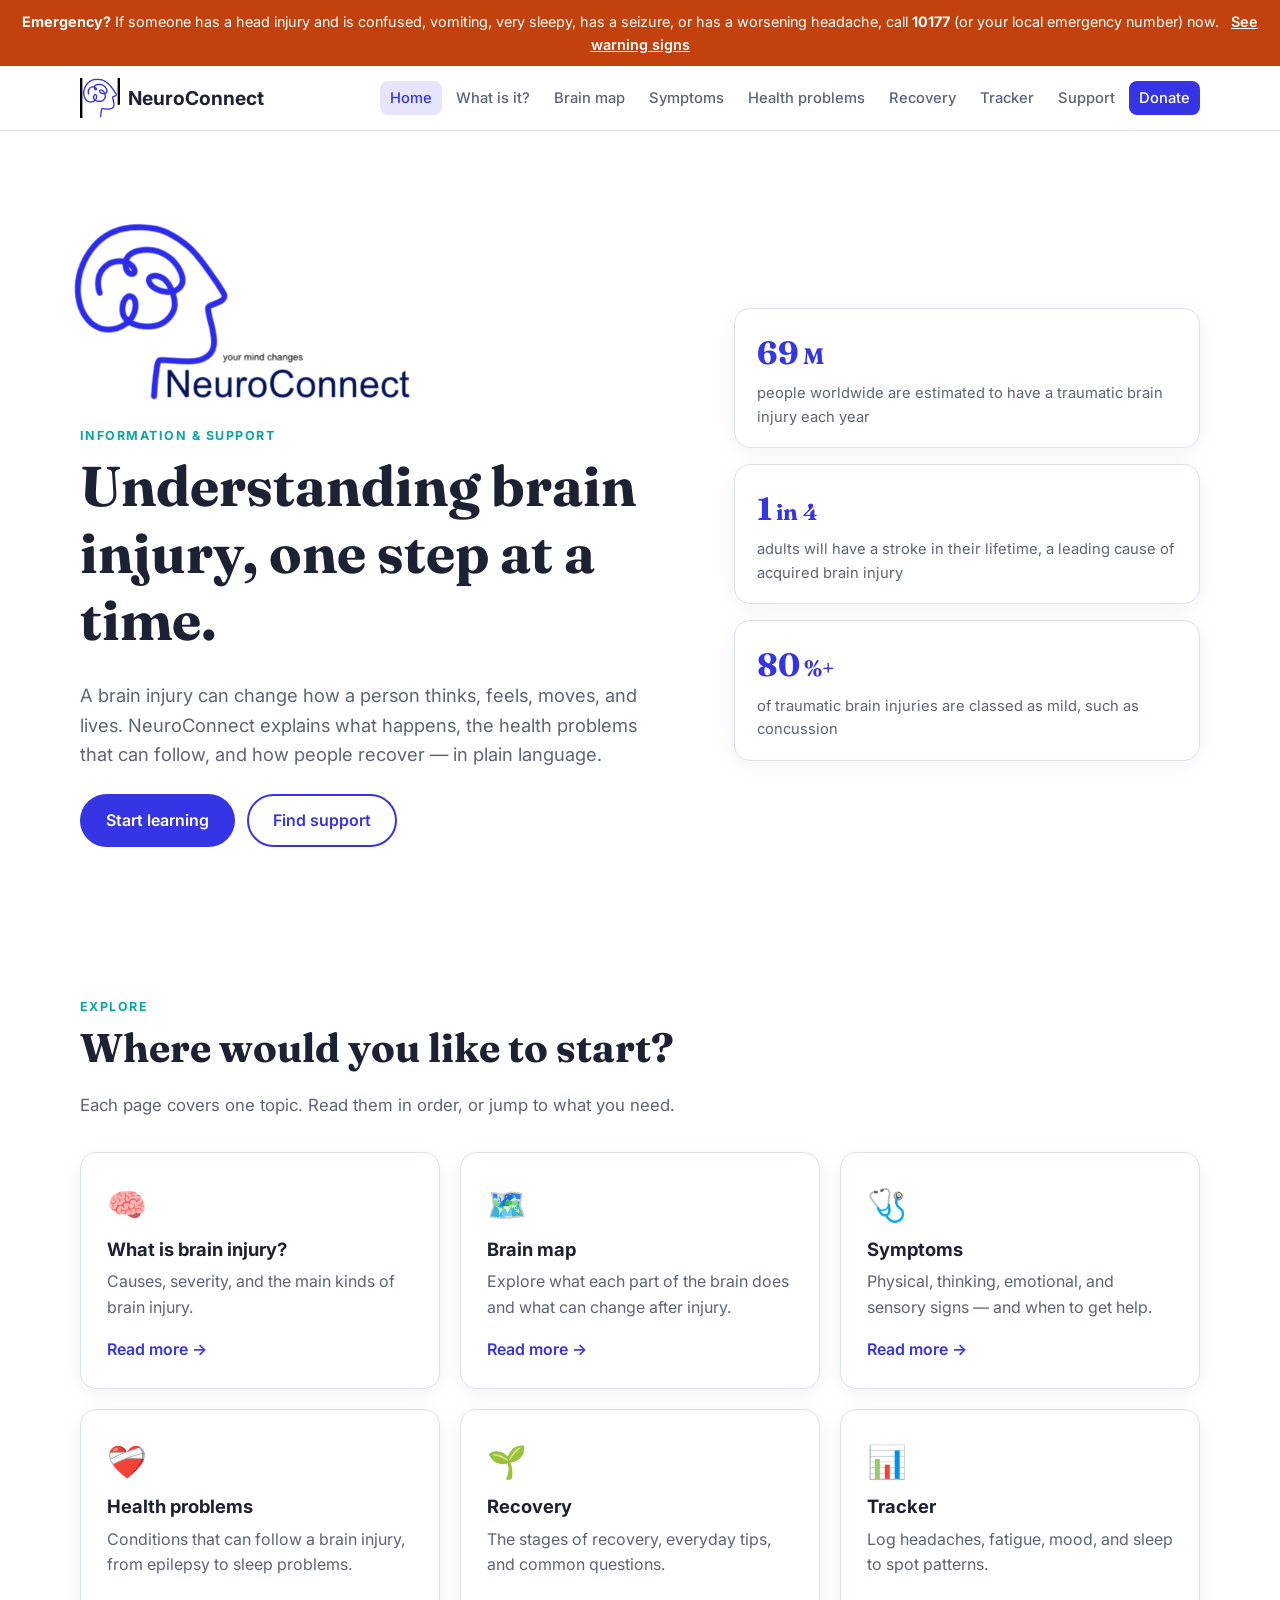
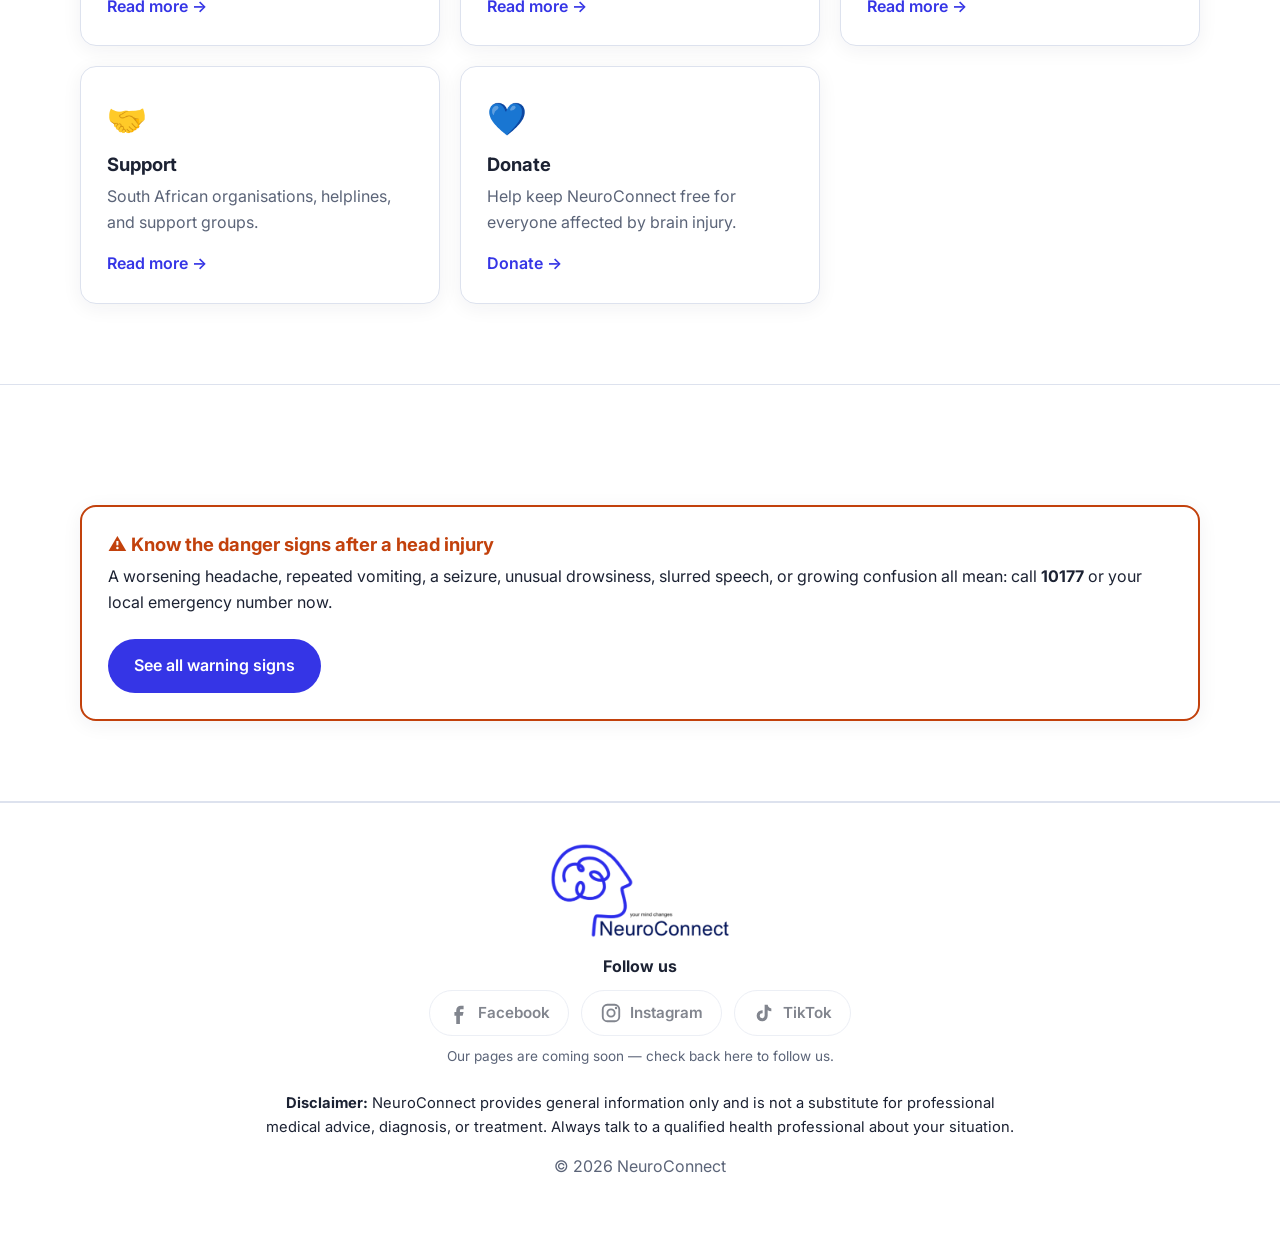
==== commit 00c2d7f2: "Add Follow us links for Facebook, Instagram and TikTok Footer on every page shows social buttons. Li" ====
--- a/index.html
+++ b/index.html
@@ -156,6 +156,24 @@
   <footer class="site-footer">
     <div class="container">
       <img src="images/logo.png" alt="NeuroConnect" class="footer-logo" width="900" height="478">
+      <div class="social">
+        <p class="social-title">Follow us</p>
+        <div class="social-links">
+          <a data-social="facebook" aria-label="NeuroConnect on Facebook" target="_blank" rel="noopener">
+            <svg viewBox="0 0 24 24" width="22" height="22" aria-hidden="true"><path fill="currentColor" d="M14 8h3V4h-3c-2.8 0-5 2.2-5 5v2H7v4h2v9h4v-9h3l1-4h-4V9c0-.6.4-1 1-1z"/></svg>
+            <span>Facebook</span>
+          </a>
+          <a data-social="instagram" aria-label="NeuroConnect on Instagram" target="_blank" rel="noopener">
+            <svg viewBox="0 0 24 24" width="22" height="22" aria-hidden="true"><g fill="none" stroke="currentColor" stroke-width="2"><rect x="3" y="3" width="18" height="18" rx="5"/><circle cx="12" cy="12" r="4"/></g><circle cx="17.5" cy="6.5" r="1.3" fill="currentColor"/></svg>
+            <span>Instagram</span>
+          </a>
+          <a data-social="tiktok" aria-label="NeuroConnect on TikTok" target="_blank" rel="noopener">
+            <svg viewBox="0 0 24 24" width="22" height="22" aria-hidden="true"><path fill="currentColor" d="M16 3c.4 2.3 1.9 3.8 4 4v3.2c-1.5 0-2.9-.4-4-1.1V15a6 6 0 1 1-6-6h.5v3.3H10a2.7 2.7 0 1 0 2.7 2.7V3H16z"/></svg>
+            <span>TikTok</span>
+          </a>
+        </div>
+        <p class="social-soon muted">Our pages are coming soon — check back here to follow us.</p>
+      </div>
       <p class="disclaimer"><strong>Disclaimer:</strong> NeuroConnect provides general information only and is not a substitute for professional medical advice, diagnosis, or treatment. Always talk to a qualified health professional about your situation.</p>
       <p class="muted">&copy; <span id="year"></span> NeuroConnect</p>
     </div>
--- a/styles.css
+++ b/styles.css
@@ -401,3 +401,18 @@
   .donate-form { position: static; }
   .nav-links a.nav-donate { text-align: center; }
 }
+
+/* ===== Follow us ===== */
+.social { margin: 8px 0 24px; }
+.social-title { font-weight: 700; margin-bottom: 10px; }
+.social-links { display: flex; justify-content: center; gap: 12px; flex-wrap: wrap; }
+.social-links a {
+  display: inline-flex; align-items: center; gap: 8px;
+  padding: 10px 18px; border: 1px solid var(--border); border-radius: 999px;
+  color: var(--text); text-decoration: none; font-weight: 600; font-size: 0.95rem;
+  transition: border-color 0.2s, color 0.2s, transform 0.2s;
+}
+.social-links a:hover { border-color: var(--primary); color: var(--primary); transform: translateY(-2px); }
+.social-links a.pending { opacity: 0.55; cursor: default; }
+.social-links a.pending:hover { border-color: var(--border); color: var(--text); transform: none; }
+.social-soon { font-size: 0.85rem; margin: 10px 0 0; }
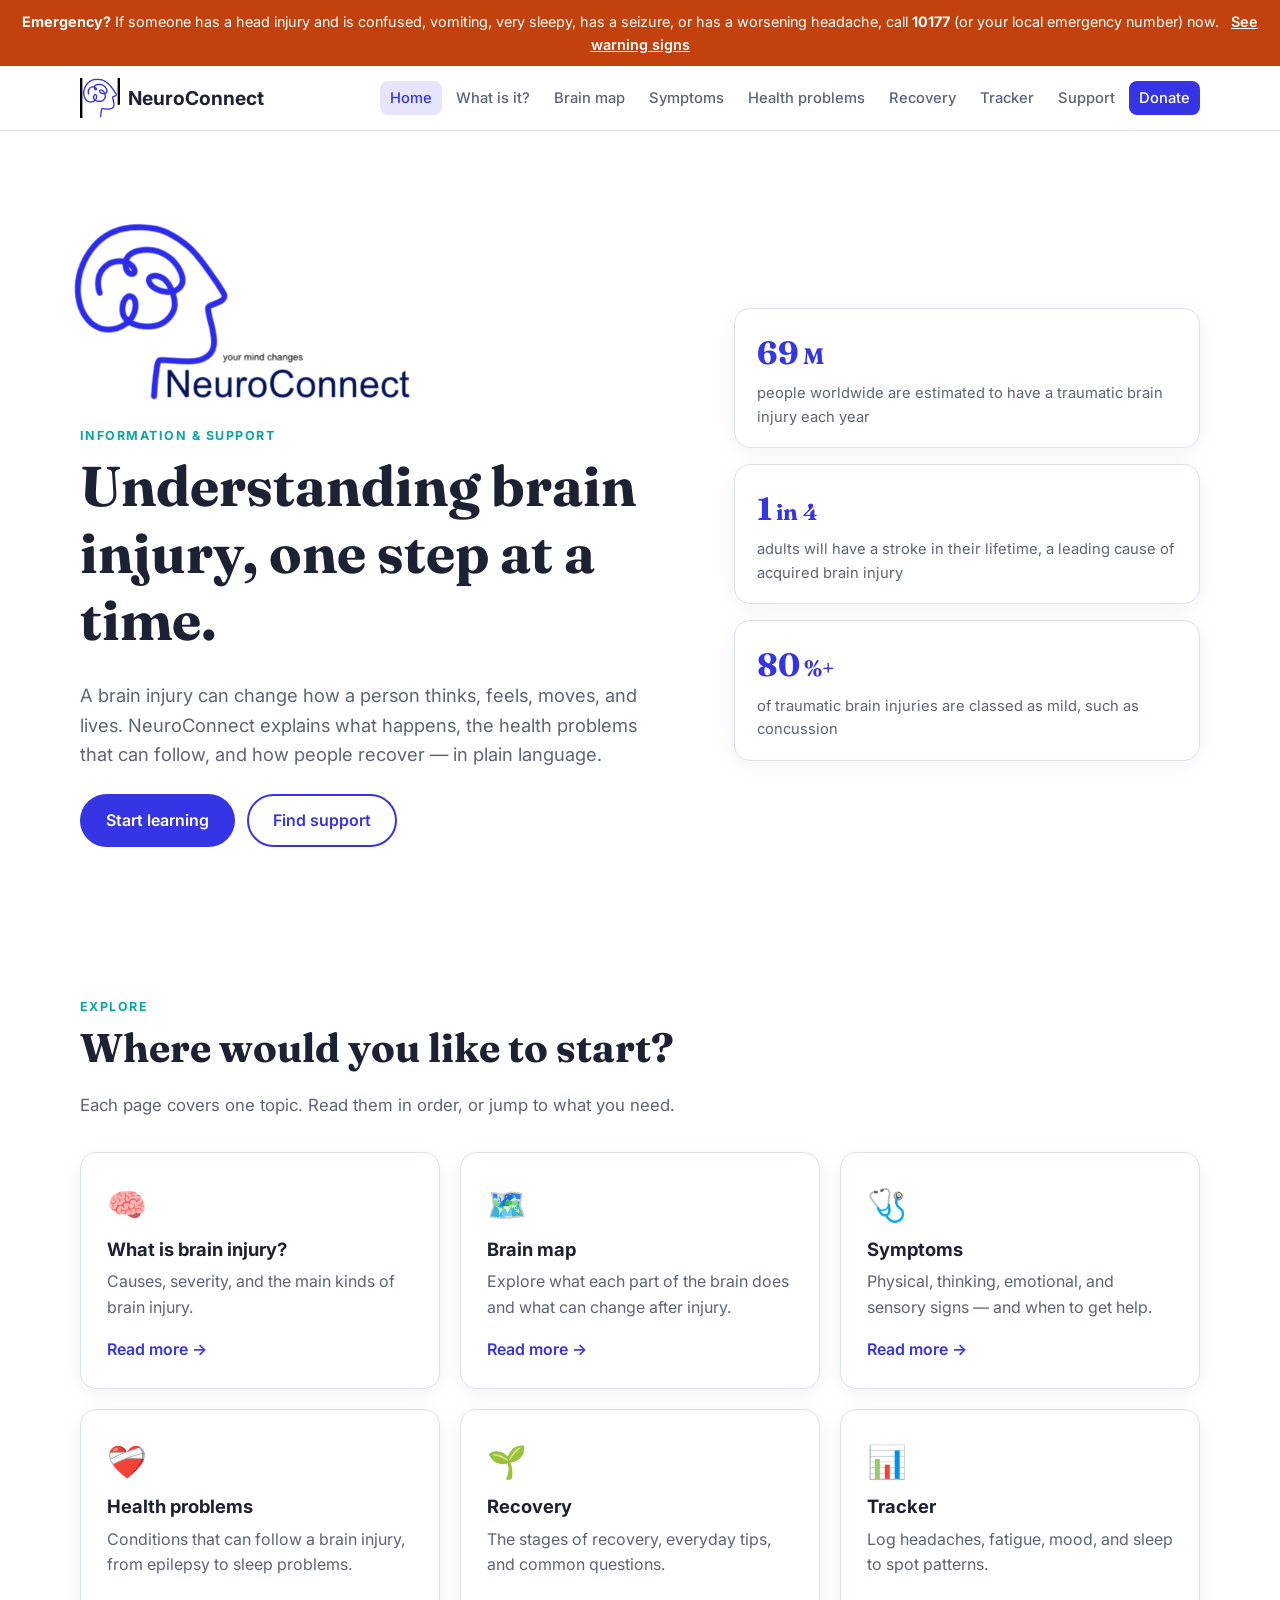
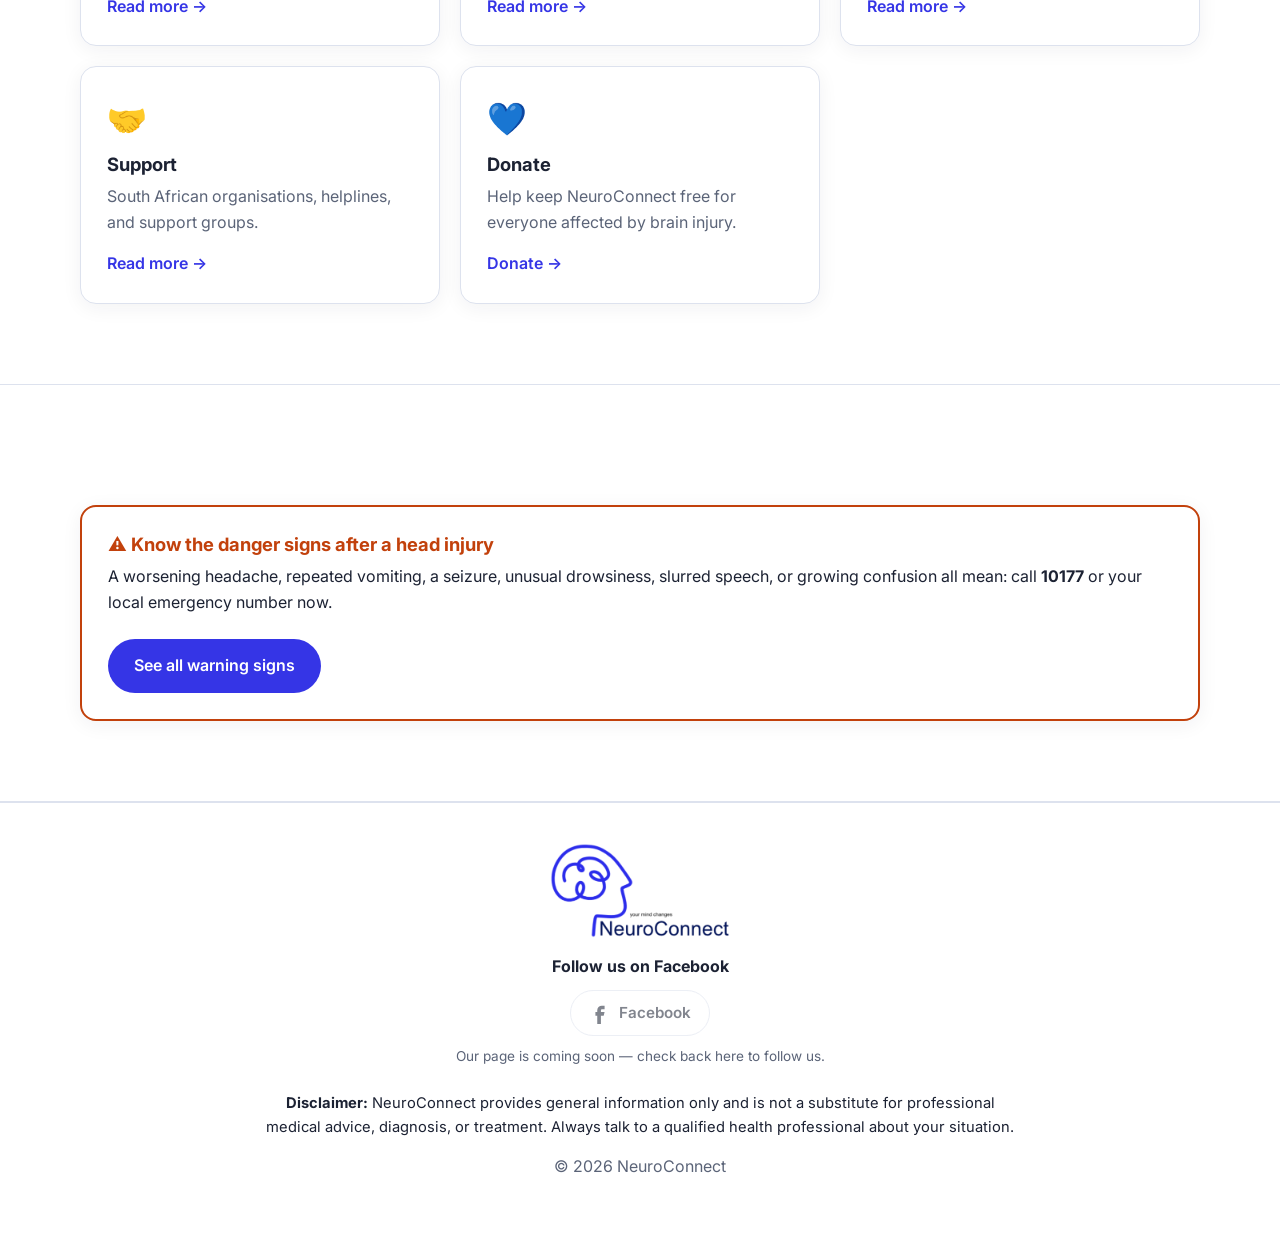
==== commit 08300b70: "Show Facebook only in Follow us section Co-Authored-By: Claude Opus 5.5 <noreply@anthropic.com>" ====
--- a/index.html
+++ b/index.html
@@ -157,22 +157,14 @@
     <div class="container">
       <img src="images/logo.png" alt="NeuroConnect" class="footer-logo" width="900" height="478">
       <div class="social">
-        <p class="social-title">Follow us</p>
+        <p class="social-title">Follow us on Facebook</p>
         <div class="social-links">
           <a data-social="facebook" aria-label="NeuroConnect on Facebook" target="_blank" rel="noopener">
             <svg viewBox="0 0 24 24" width="22" height="22" aria-hidden="true"><path fill="currentColor" d="M14 8h3V4h-3c-2.8 0-5 2.2-5 5v2H7v4h2v9h4v-9h3l1-4h-4V9c0-.6.4-1 1-1z"/></svg>
             <span>Facebook</span>
           </a>
-          <a data-social="instagram" aria-label="NeuroConnect on Instagram" target="_blank" rel="noopener">
-            <svg viewBox="0 0 24 24" width="22" height="22" aria-hidden="true"><g fill="none" stroke="currentColor" stroke-width="2"><rect x="3" y="3" width="18" height="18" rx="5"/><circle cx="12" cy="12" r="4"/></g><circle cx="17.5" cy="6.5" r="1.3" fill="currentColor"/></svg>
-            <span>Instagram</span>
-          </a>
-          <a data-social="tiktok" aria-label="NeuroConnect on TikTok" target="_blank" rel="noopener">
-            <svg viewBox="0 0 24 24" width="22" height="22" aria-hidden="true"><path fill="currentColor" d="M16 3c.4 2.3 1.9 3.8 4 4v3.2c-1.5 0-2.9-.4-4-1.1V15a6 6 0 1 1-6-6h.5v3.3H10a2.7 2.7 0 1 0 2.7 2.7V3H16z"/></svg>
-            <span>TikTok</span>
-          </a>
         </div>
-        <p class="social-soon muted">Our pages are coming soon — check back here to follow us.</p>
+        <p class="social-soon muted">Our page is coming soon — check back here to follow us.</p>
       </div>
       <p class="disclaimer"><strong>Disclaimer:</strong> NeuroConnect provides general information only and is not a substitute for professional medical advice, diagnosis, or treatment. Always talk to a qualified health professional about your situation.</p>
       <p class="muted">&copy; <span id="year"></span> NeuroConnect</p>
